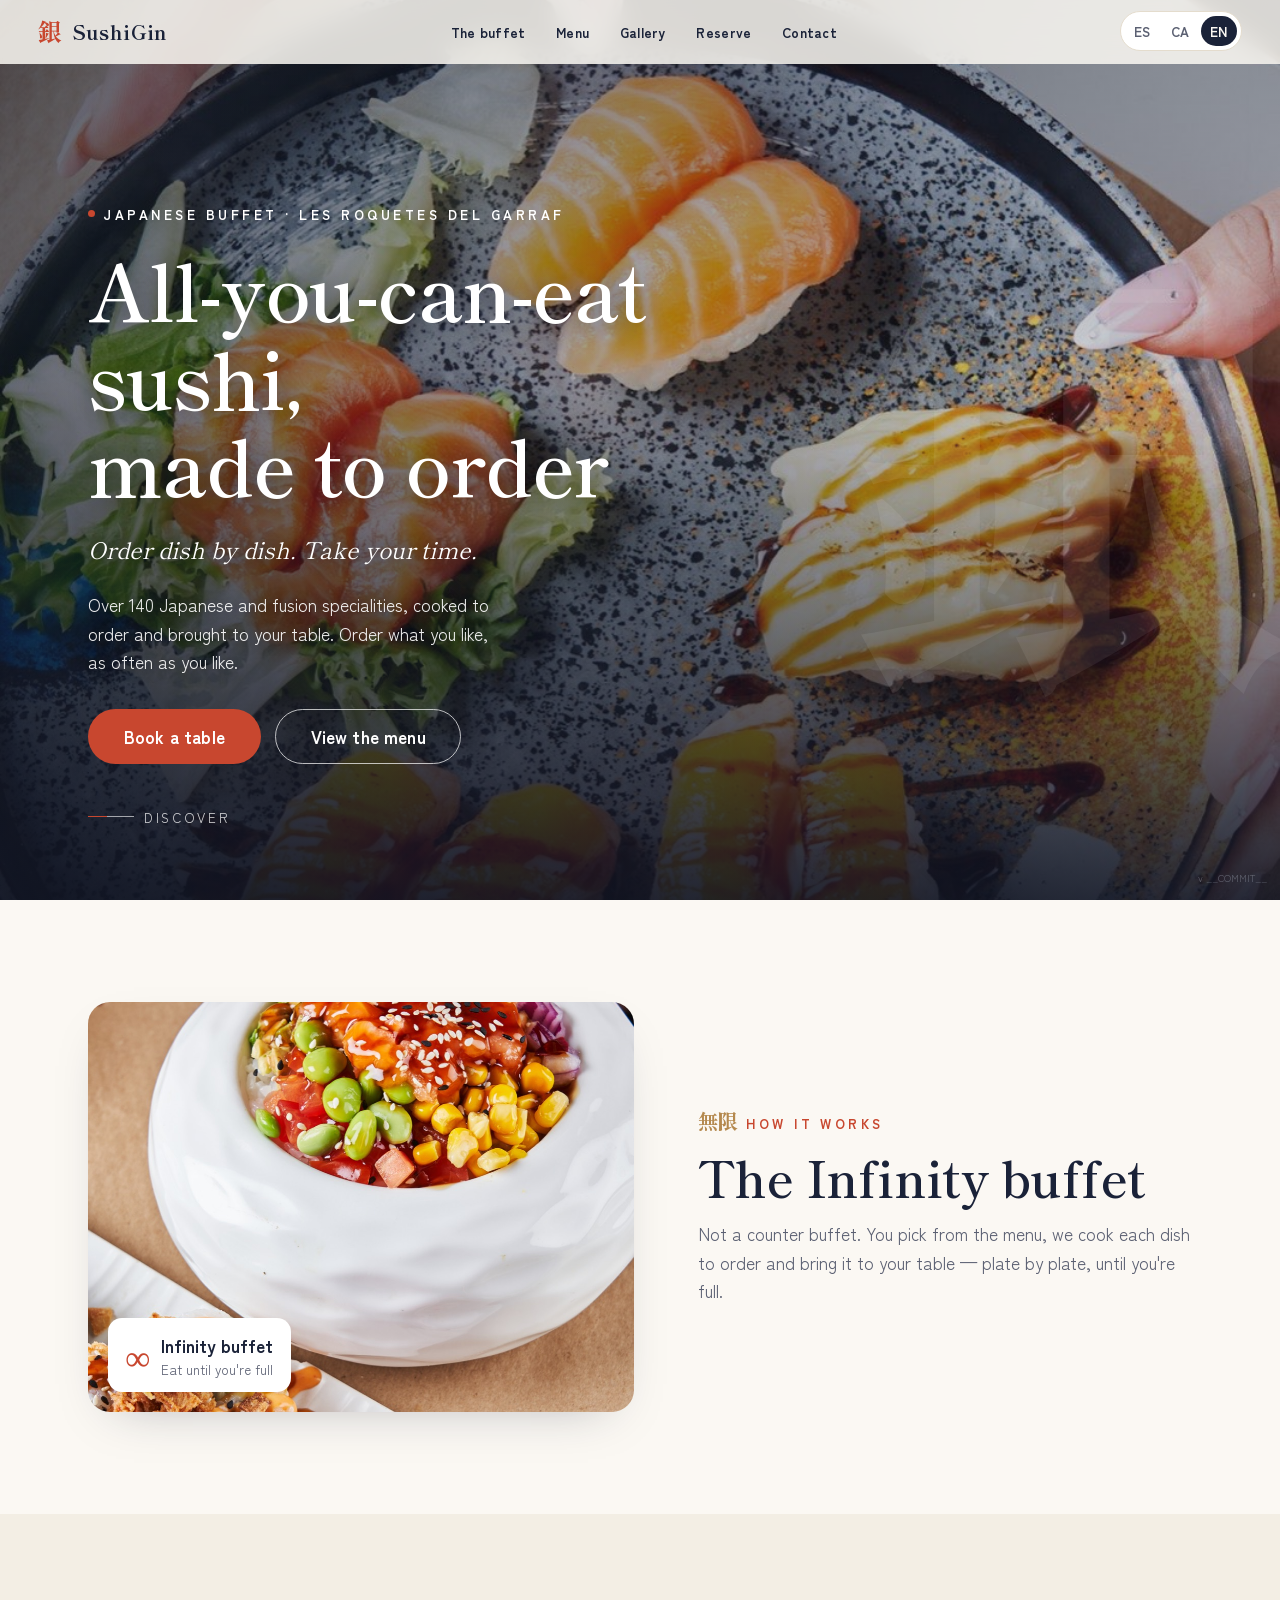
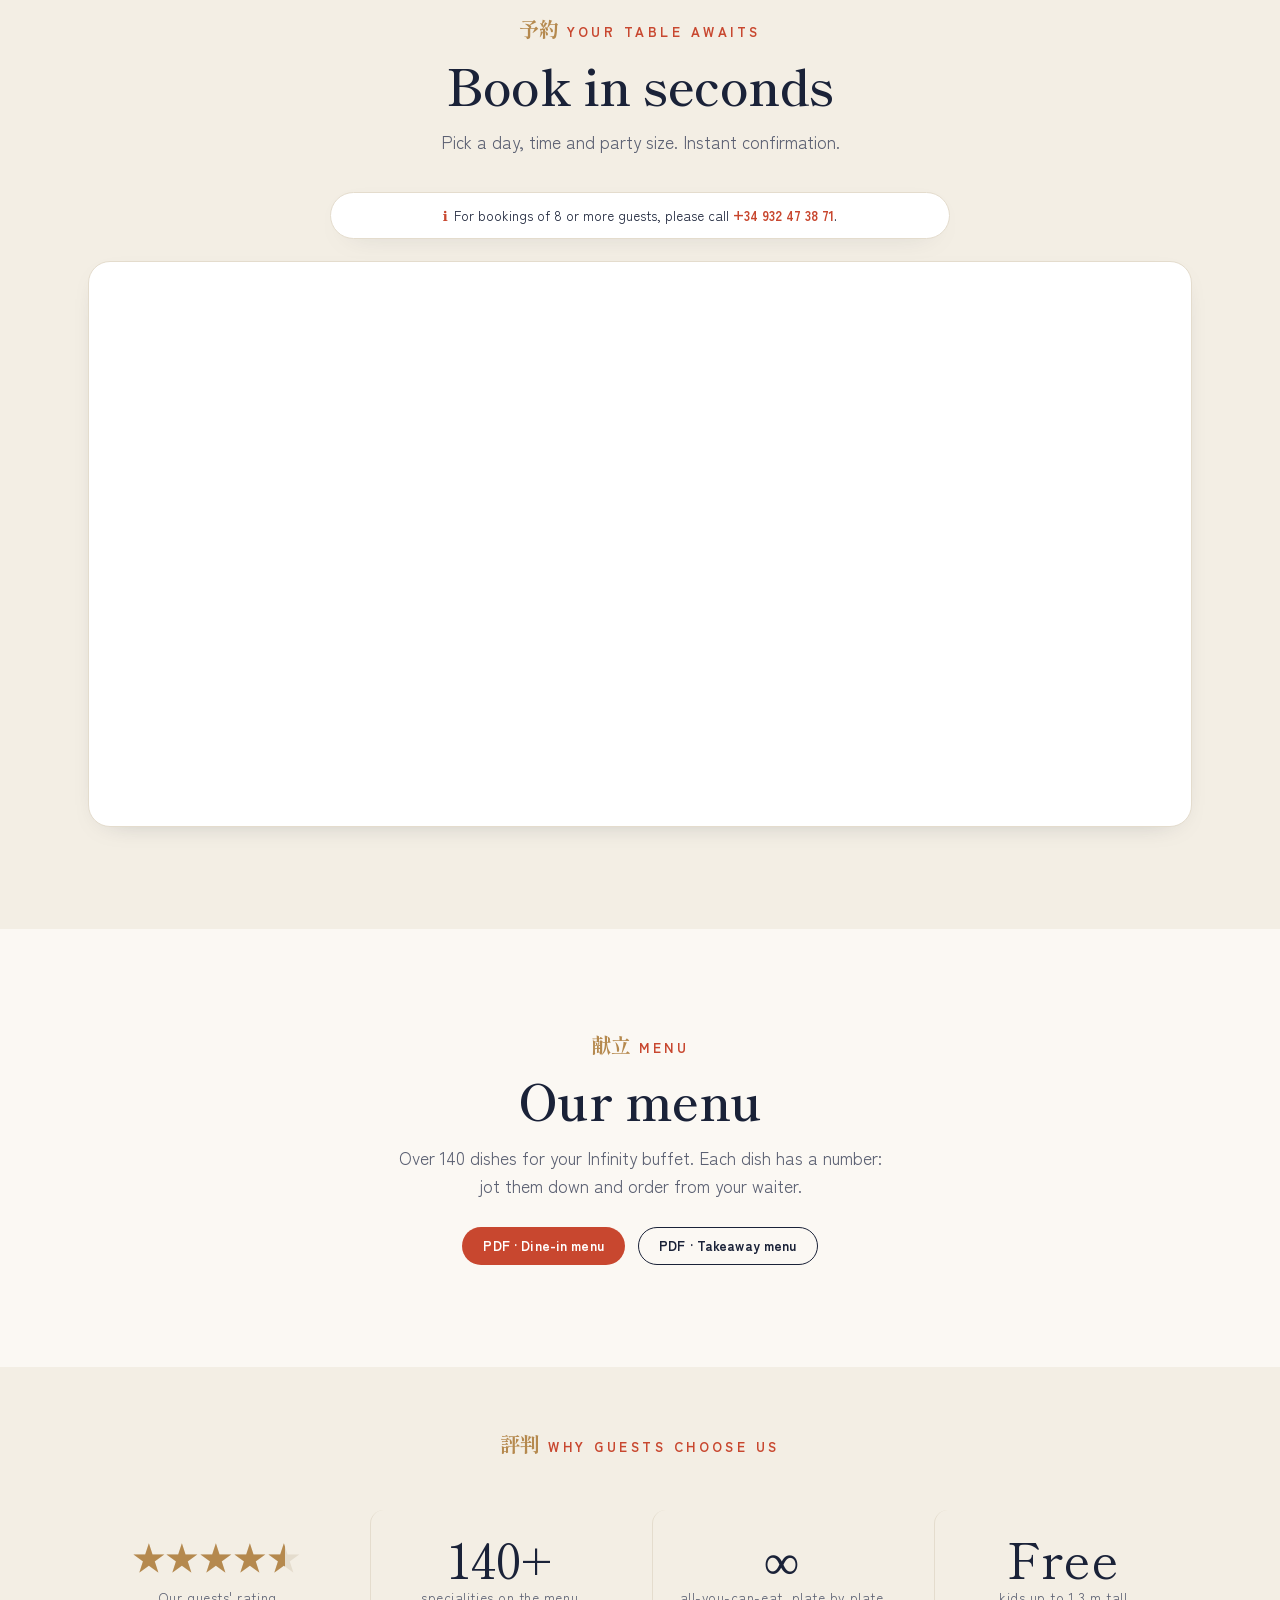
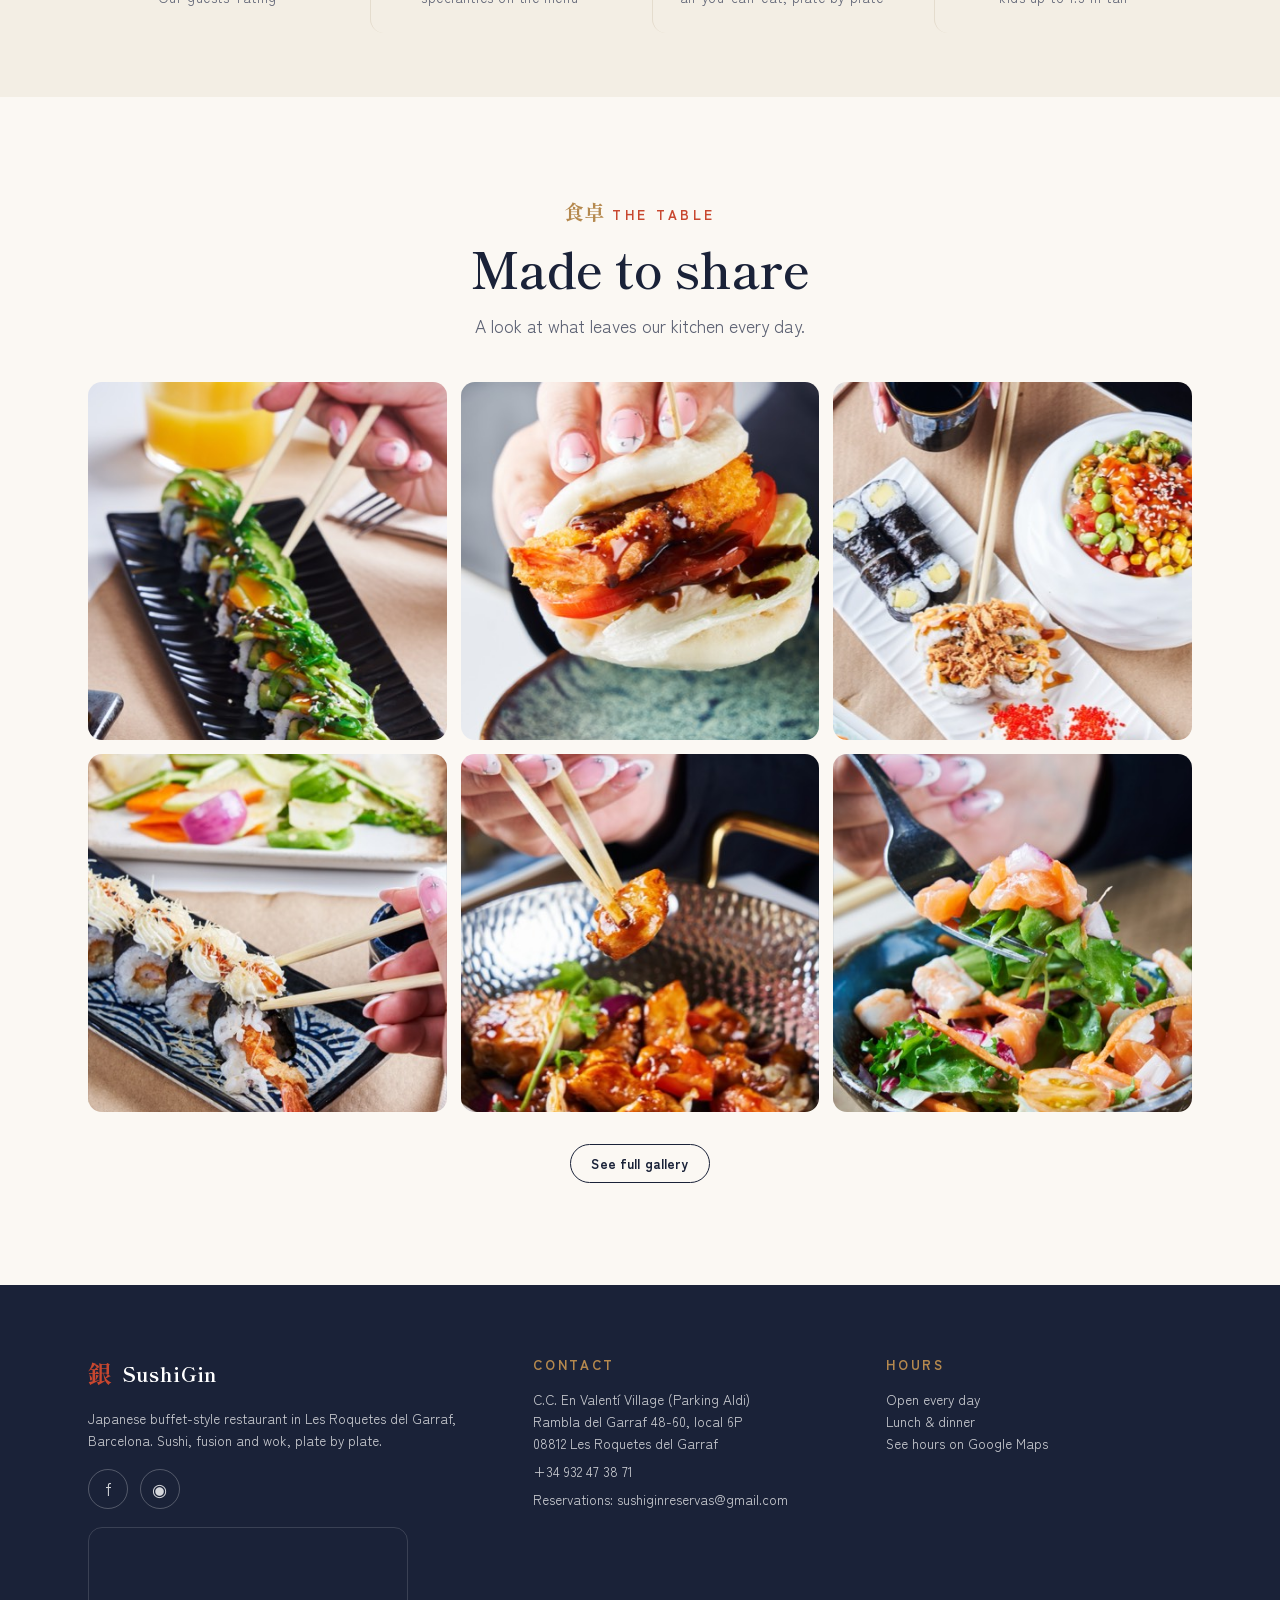
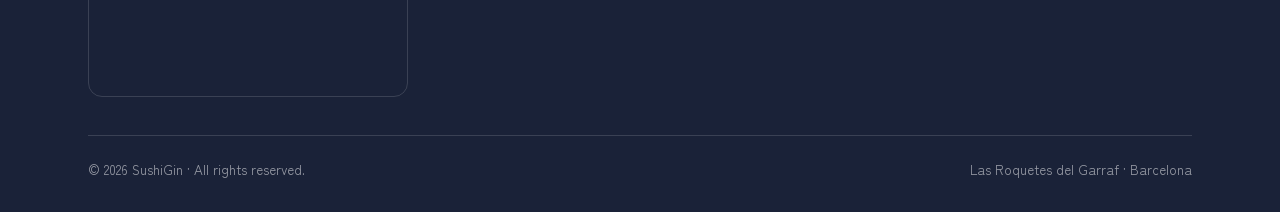
==== index.html @ d6c34dd4 "Shorten buffet image: 4/5 -> 4/3 to balance reduced text After removing the rules list the portrait " ====
<!DOCTYPE html>
<html lang="es">
<head>
  <meta charset="UTF-8" />
  <meta name="viewport" content="width=device-width, initial-scale=1" />
  <title>SushiGin · Buffet japonés en Les Roquetes del Garraf</title>
  <meta name="description" content="Restaurante japonés tipo buffet Infinity en Les Roquetes del Garraf, Barcelona. Más de 140 especialidades de sushi, fusión y wok, plato a plato. Reserva online." />
  <link rel="icon" href="images/logo.png" />
  <script>document.documentElement.className += " js";</script>

  <!-- Fonts: Shippori Mincho (display, 漢字) + Zen Kaku Gothic New (body) -->
  <link rel="preconnect" href="https://fonts.googleapis.com" />
  <link rel="preconnect" href="https://fonts.gstatic.com" crossorigin />
  <link href="https://fonts.googleapis.com/css2?family=Shippori+Mincho:wght@500;600;700&family=Zen+Kaku+Gothic+New:wght@400;500;700&display=swap" rel="stylesheet" />

  <link rel="stylesheet" href="assets/css/style.css?v=15" />
  <script src="assets/js/i18n.js?v=11" defer></script>
  <script src="assets/js/gallery.js?v=11" defer></script>
</head>
<body>

  <!-- ===== NAV ===== -->
  <nav class="site-nav" id="nav">
    <a class="brand" href="#home"><span class="mark">銀</span> SushiGin</a>
    <ul class="nav-links" id="navLinks">
      <li><a href="#concept" data-i18n="nav.concept">El buffet</a></li>
      <li><a href="#menu" data-i18n="nav.menu">Carta</a></li>
      <li><a href="#gallery" data-i18n="nav.gallery">Galería</a></li>
      <li><a href="#reserve" data-i18n="nav.reserve">Reservar</a></li>
      <li><a href="#contact" data-i18n="nav.contact">Contacto</a></li>
    </ul>
    <div class="nav-right">
      <div class="lang" role="group" aria-label="Language">
        <button type="button" data-lang="es">ES</button>
        <button type="button" data-lang="ca">CA</button>
        <button type="button" data-lang="en">EN</button>
      </div>
      <button class="nav-toggle" id="navToggle" aria-label="Menu" aria-expanded="false"><span></span></button>
    </div>
  </nav>
  <div class="nav-scrim" id="navScrim" hidden></div>

  <!-- ===== HERO ===== -->
  <header class="hero" id="home">
    <div class="hero__media">
      <img src="images/gallery/ins-mix-nigiri-3.jpg" alt="Selección de nigiris de salmón en un plato de cerámica" fetchpriority="high" />
    </div>
    <span class="hero__kanji" aria-hidden="true">銀</span>
    <div class="container hero__inner">
      <span class="hero__eyebrow"><span class="dot"></span><span data-i18n="hero.eyebrow">Buffet japonés · Les Roquetes del Garraf</span></span>
      <h1 data-i18n="hero.title">Sushi a la carta,<br>sin límites</h1>
      <p class="hero__tag" data-i18n="hero.tag">Pide plato a plato. Disfruta sin prisa.</p>
      <p class="hero__sub" data-i18n="hero.sub">Más de 140 especialidades japonesas y de fusión, preparadas al momento y servidas en tu mesa.</p>
      <div class="hero__cta">
        <a class="btn btn--accent" href="#reserve" data-i18n="hero.ctaReserve">Reservar mesa</a>
        <a class="btn btn--light" href="#menu" data-i18n="hero.ctaMenu">Ver la carta</a>
      </div>
      <a class="hero__scroll" href="#concept"><span class="line"></span><span data-i18n="hero.scroll">Descubre</span></a>
    </div>
  </header>

  <!-- ===== CONCEPT ===== -->
  <section class="section" id="concept">
    <div class="container concept">
      <div class="concept__media reveal">
        <img src="images/gallery/ins-pokebowl.jpg" alt="Poke bowl y rolls de sushi servidos en mesa" loading="lazy" />
        <div class="concept__badge">
          <span class="inf">∞</span>
          <span><b data-i18n="concept.badgeT">Buffet Infinity</b><small data-i18n="concept.badgeS">Come hasta saciarte</small></span>
        </div>
      </div>
      <div class="concept__text reveal">
        <span class="eyebrow"><span class="kanji">無限</span><span data-i18n="concept.eyebrow">Cómo funciona</span></span>
        <h2 class="section-title" data-i18n="concept.title">El buffet Infinity</h2>
        <p class="section-lead" data-i18n="concept.lead">No es un buffet de mostrador. Eliges del menú, lo cocinamos al momento y lo llevamos a tu mesa.</p>
      </div>
    </div>
  </section>

  <!-- ===== RESERVATION ===== -->
  <section class="section section--sand" id="reserve">
    <div class="container">
      <div class="center" style="margin-bottom:2.2rem">
        <span class="eyebrow"><span class="kanji">予約</span><span data-i18n="reserve.eyebrow">Tu mesa te espera</span></span>
        <h2 class="section-title" data-i18n="reserve.title">Reserva en segundos</h2>
        <p class="section-lead" data-i18n="reserve.lead">Elige día, hora y número de comensales. Confirmación al instante.</p>
      </div>
      <p class="reserve-note" data-i18n="reserve.note">Para reservas a partir de 8 comensales, llama al <a href="tel:+34932473871">+34 932 47 38 71</a>.</p>
      <div class="reserve-wrap">
        <iframe id="reserve-iframe" title="Reservas SushiGin"
          src="https://www.covermanager.com/reservation/module_restaurant/restaurante-sushigin/spanish"
          allow="payment" frameborder="0" width="100%" loading="lazy"></iframe>
      </div>
    </div>
  </section>

  <!-- ===== CARTA ===== -->
  <section class="section" id="menu">
    <div class="container center">
      <span class="eyebrow" style="justify-content:center"><span class="kanji">献立</span><span data-i18n="menu.eyebrow">Carta</span></span>
      <h2 class="section-title" data-i18n="menu.title">Nuestra carta</h2>
      <p class="section-lead" style="margin-inline:auto" data-i18n="menu.lead">Más de 140 platos para tu buffet Infinity. Cada plato lleva su número.</p>
      <div class="menu-pdf">
        <a class="btn btn--accent" id="pdf-dine" href="images/SushiGin_ES.pdf" target="_blank" rel="noopener" data-i18n="menu.pdfDine">PDF · Carta</a>
        <a class="btn btn--ghost" id="pdf-take" href="images/SushiGin_ES-llevar.pdf" target="_blank" rel="noopener" data-i18n="menu.pdfTake">PDF · Para llevar</a>
      </div>
    </div>
  </section>

  <!-- ===== STATS ===== -->
  <section class="section section--sand section--tight">
    <div class="container">
      <div class="center" style="margin-bottom:2.4rem">
        <span class="eyebrow"><span class="kanji">評判</span><span data-i18n="stats.eyebrow">Por qué nos eligen</span></span>
      </div>
      <div class="stats">
        <div class="stat">
          <span class="big"><span class="stars" role="img" aria-label="4,5 / 5"><span class="stars__fill"></span></span></span>
          <span class="lbl" data-i18n="stat.rateLbl">Valoración de nuestros clientes</span>
        </div>
        <div class="stat">
          <span class="big" data-i18n="stat.dishes">140+</span>
          <span class="lbl" data-i18n="stat.dishesLbl">especialidades en carta</span>
        </div>
        <div class="stat">
          <span class="big">∞</span>
          <span class="lbl" data-i18n="stat.infLbl">buffet libre, plato a plato</span>
        </div>
        <div class="stat">
          <span class="big" data-i18n="stat.kids">Gratis</span>
          <span class="lbl" data-i18n="stat.kidsLbl">niños de hasta 1,3 m de altura</span>
        </div>
      </div>
    </div>
  </section>

  <!-- ===== GALLERY PREVIEW ===== -->
  <section class="section" id="gallery">
    <div class="container">
      <div class="center" style="margin-bottom:2.6rem">
        <span class="eyebrow"><span class="kanji">食卓</span><span data-i18n="gallery.eyebrow">La mesa</span></span>
        <h2 class="section-title" data-i18n="gallery.title">Hecho para compartir</h2>
        <p class="section-lead" data-i18n="gallery.lead">Un vistazo a lo que sale de nuestra cocina cada día.</p>
      </div>
      <div class="gallery-grid is-preview" id="galleryGrid" data-gallery>
        <button class="g-item" data-full="images/gallery/Gin-1057.jpg"><img src="images/gallery/thumbs/Gin-1057.jpg" alt="Roll de sushi con aguacate y alga wakame" loading="lazy" /></button>
        <button class="g-item" data-full="images/gallery/Gin-3202.jpg"><img src="images/gallery/thumbs/Gin-3202.jpg" alt="Bao relleno de langostino crujiente" loading="lazy" /></button>
        <button class="g-item" data-full="images/gallery/ins-sushigin2.jpg"><img src="images/gallery/thumbs/ins-sushigin2.jpg" alt="Surtido de sushi de SushiGin" loading="lazy" /></button>
        <button class="g-item" data-full="images/gallery/Gin-1065.jpg"><img src="images/gallery/thumbs/Gin-1065.jpg" alt="Plato de especialidad japonesa" loading="lazy" /></button>
        <button class="g-item" data-full="images/gallery/ins-sarten-de-pollo-5.jpg"><img src="images/gallery/thumbs/ins-sarten-de-pollo-5.jpg" alt="Salteado de pollo a la sartén" loading="lazy" /></button>
        <button class="g-item" data-full="images/gallery/Gin-1083.jpg"><img src="images/gallery/thumbs/Gin-1083.jpg" alt="Plato de sushi de SushiGin" loading="lazy" /></button>
        <button class="g-item is-extra" data-full="images/gallery/Gin-1062.jpg"><img src="images/gallery/thumbs/Gin-1062.jpg" alt="Plato de sushi" loading="lazy" /></button>
        <button class="g-item is-extra" data-full="images/gallery/Gin-1067.jpg"><img src="images/gallery/thumbs/Gin-1067.jpg" alt="Plato de sushi" loading="lazy" /></button>
        <button class="g-item is-extra" data-full="images/gallery/Gin-1068.jpg"><img src="images/gallery/thumbs/Gin-1068.jpg" alt="Plato de sushi" loading="lazy" /></button>
        <button class="g-item is-extra" data-full="images/gallery/Gin-1076.jpg"><img src="images/gallery/thumbs/Gin-1076.jpg" alt="Plato de sushi" loading="lazy" /></button>
        <button class="g-item is-extra" data-full="images/gallery/Gin-1153.jpg"><img src="images/gallery/thumbs/Gin-1153.jpg" alt="Plato de sushi" loading="lazy" /></button>
        <button class="g-item is-extra" data-full="images/gallery/ins-pokebowl.jpg"><img src="images/gallery/thumbs/ins-pokebowl.jpg" alt="Poke bowl" loading="lazy" /></button>
      </div>
      <div class="center" style="margin-top:2rem">
        <a class="btn btn--ghost" href="#gallery" id="moreBtn" data-i18n="gallery.more">Ver galería completa</a>
      </div>
    </div>
  </section>

  <!-- ===== FOOTER ===== -->
  <footer class="footer" id="contact">
    <div class="container">
      <div class="footer-grid">
        <div>
          <a class="brand" href="#home"><span class="mark">銀</span> SushiGin</a>
          <p data-i18n="footer.about" style="margin-top:1rem">Restaurante japonés tipo buffet en Les Roquetes del Garraf, Barcelona.</p>
          <div class="socials">
            <a href="https://www.facebook.com/p/SushiGin-Sushibar-100088581475421" target="_blank" rel="noopener" aria-label="Facebook">f</a>
            <a href="https://maps.app.goo.gl/tBo7JYZTERHCNQjt8" target="_blank" rel="noopener" aria-label="Google Maps">◉</a>
          </div>
          <div class="contact-map">
            <iframe src="https://maps.google.com/maps?q=41.2356094,1.7534049&z=16&hl=es&output=embed" loading="lazy" title="SushiGin — Les Roquetes del Garraf" referrerpolicy="no-referrer-when-downgrade"></iframe>
          </div>
        </div>
        <div>
          <h4 data-i18n="footer.contactT">Contacto</h4>
          <p>C.C. En Valentí Village (Parking Aldi)<br>Rambla del Garraf 48-60, local 6P<br>08812 Les Roquetes del Garraf</p>
          <p><a href="tel:+34932473871">+34 932 47 38 71</a></p>
          <p><span data-i18n="footer.reserveMail">Reservas</span>: <a href="mailto:sushiginreservas@gmail.com">sushiginreservas@gmail.com</a></p>
        </div>
        <div>
          <h4 data-i18n="footer.hoursT">Horario</h4>
          <p data-i18n="footer.hours">Abierto cada día<br>Comidas y cenas</p>
        </div>
      </div>
      <div class="footer-bottom">
        <span>© <span id="year">2026</span> SushiGin · <span data-i18n="footer.rights">Todos los derechos reservados.</span></span>
        <span>Las Roquetes del Garraf · Barcelona</span>
      </div>
    </div>
  </footer>

  <div class="site-version">v __COMMIT__</div>

  <script>
    // nav: scrolled state + mobile toggle
    var nav = document.getElementById('nav');
    addEventListener('scroll', function () { nav.classList.toggle('is-scrolled', scrollY > 20); }, { passive: true });
    var tg = document.getElementById('navToggle'), links = document.getElementById('navLinks'), scrim = document.getElementById('navScrim');
    function setMenu(open) {
      links.classList.toggle('is-open', open);
      scrim.hidden = false; scrim.classList.toggle('is-open', open);
      tg.setAttribute('aria-expanded', open);
    }
    tg.addEventListener('click', function () { setMenu(!links.classList.contains('is-open')); });
    scrim.addEventListener('click', function () { setMenu(false); });
    links.addEventListener('click', function (e) { if (e.target.tagName === 'A') setMenu(false); });

    // reveal on scroll — with safety nets so content never stays hidden
    var reveals = document.querySelectorAll('.reveal');
    function revealAll() { reveals.forEach(function (el) { el.classList.add('is-in'); }); }
    if ('IntersectionObserver' in window) {
      var io = new IntersectionObserver(function (es) {
        es.forEach(function (e) { if (e.isIntersecting) { e.target.classList.add('is-in'); io.unobserve(e.target); } });
      }, { threshold: .12 });
      reveals.forEach(function (el) { io.observe(el); });
      setTimeout(revealAll, 1500); // fallback if observer never fires
    } else { revealAll(); }

    // reveal the rest of the gallery within the same grid (no gap opens up)
    document.getElementById('moreBtn').addEventListener('click', function (e) {
      e.preventDefault();
      document.getElementById('galleryGrid').classList.add('show-all');
      this.style.display = 'none';
    });

    document.getElementById('year').textContent = new Date().getFullYear();

    // PDF links follow language (CA falls back to ES PDF; only ES & EN PDFs exist)
    var PDF = {
      es: ['images/SushiGin_ES.pdf', 'images/SushiGin_ES-llevar.pdf'],
      ca: ['images/SushiGin_ES.pdf', 'images/SushiGin_ES-llevar.pdf'],
      en: ['images/SushiGin_EN.pdf', 'images/SushiGin_EN-llevar.pdf']
    };
    document.addEventListener('langchange', function (e) {
      var p = PDF[e.detail.lang] || PDF.es;
      document.getElementById('pdf-dine').href = p[0];
      document.getElementById('pdf-take').href = p[1];
    });

    // PDF buttons: open in a new tab (default link) AND trigger a download
    ['pdf-dine', 'pdf-take'].forEach(function (id) {
      document.getElementById(id).addEventListener('click', function () {
        var url = this.getAttribute('href');
        var a = document.createElement('a');
        a.href = url;
        a.download = url.split('/').pop();
        document.body.appendChild(a);
        a.click();
        a.remove();
      });
    });

    // reservation iframe follows language
    var COVER = {
      es: 'https://www.covermanager.com/reservation/module_restaurant/restaurante-sushigin/spanish',
      ca: 'https://www.covermanager.com/reservation/module_restaurant/restaurante-sushigin/catalan',
      en: 'https://www.covermanager.com/reservation/module_restaurant/restaurante-sushigin/english'
    };
    document.addEventListener('langchange', function (e) {
      var f = document.getElementById('reserve-iframe');
      var url = COVER[e.detail.lang] || COVER.es;
      if (f && f.src !== url) f.src = url;
    });
  </script>
</body>
</html>
---- assets/css/style.css ----
/* ============================================================
   SushiGin — base stylesheet
   Direction: bright, modern Japanese. Vermilion is the one bold
   note; indigo + sparing gold stay quiet. Display = Shippori Mincho
   (mincho serif, supports 漢字), body = Zen Kaku Gothic New.
   ============================================================ */

:root {
  /* palette */
  --ground:      #FBF8F3;   /* warm off-white */
  --surface:     #FFFFFF;
  --surface-alt: #F3EEE4;   /* faint sand panel */
  --ink:         #1A2238;   /* deep indigo */
  --ink-soft:    #5B6072;   /* muted body text */
  --ink-faint:   #9AA0AE;
  --accent:      #C8472F;   /* vermilion / hanko red */
  --accent-deep: #A5371F;
  --gold:        #B5894E;   /* quiet secondary */
  --line:        #E4DCCD;   /* hairline on ground */
  --line-soft:   #EFE9DD;

  /* type */
  --font-display: "Shippori Mincho", Georgia, "Times New Roman", serif;
  --font-body:    "Zen Kaku Gothic New", system-ui, -apple-system, "Segoe UI", sans-serif;

  /* scale */
  --step--1: clamp(.78rem, .76rem + .1vw, .85rem);
  --step-0:  clamp(1rem, .97rem + .15vw, 1.08rem);
  --step-1:  clamp(1.2rem, 1.1rem + .5vw, 1.45rem);
  --step-2:  clamp(1.5rem, 1.3rem + 1vw, 2rem);
  --step-3:  clamp(2rem, 1.6rem + 2vw, 3.1rem);
  --step-4:  clamp(2.7rem, 2rem + 3.6vw, 5rem);

  /* space / shape */
  --gutter: clamp(1.1rem, 3vw, 2.4rem);
  --maxw: 1180px;
  --radius: 14px;
  --radius-lg: 22px;
  --shadow: 0 18px 50px -28px rgba(26, 34, 56, .35);
  --shadow-soft: 0 8px 30px -20px rgba(26, 34, 56, .4);
  --ease: cubic-bezier(.22, .61, .36, 1);
}

/* ---------- reset ---------- */
*, *::before, *::after { box-sizing: border-box; }
html { -webkit-text-size-adjust: 100%; scroll-behavior: smooth; overflow-x: clip; }
body {
  margin: 0;
  background: var(--ground);
  color: var(--ink);
  font-family: var(--font-body);
  font-size: var(--step-0);
  line-height: 1.65;
  -webkit-font-smoothing: antialiased;
  text-rendering: optimizeLegibility;
  overflow-x: clip;   /* off-canvas mobile menu must not create horizontal scroll */
}
img { max-width: 100%; display: block; }
a { color: inherit; text-decoration: none; }
button { font: inherit; color: inherit; cursor: pointer; }
h1, h2, h3, h4 { font-family: var(--font-display); font-weight: 600; line-height: 1.12; margin: 0; }

@media (prefers-reduced-motion: reduce) {
  html { scroll-behavior: auto; }
  *, *::before, *::after { animation-duration: .001ms !important; transition-duration: .001ms !important; }
}

/* ---------- layout ---------- */
.container { width: 100%; max-width: var(--maxw); margin-inline: auto; padding-inline: var(--gutter); }
.section { padding-block: clamp(3.5rem, 8vw, 7rem); }
.section--tight { padding-block: clamp(2.5rem, 5vw, 4rem); }
.section--sand { background: var(--surface-alt); }

/* eyebrow: kanji + romaji label, echoing the printed menu's section heads */
.eyebrow {
  display: inline-flex; align-items: baseline; gap: .6em;
  font-size: var(--step--1); letter-spacing: .26em; text-transform: uppercase;
  color: var(--accent); font-weight: 700; margin: 0 0 .9rem;
}
.eyebrow .kanji {
  font-family: var(--font-display); font-size: 1.5em; letter-spacing: 0;
  text-transform: none; color: var(--gold); line-height: 1;
}
.section-title { font-size: var(--step-3); letter-spacing: -.01em; }
.section-lead { color: var(--ink-soft); max-width: 56ch; margin: 1rem 0 0; }
.center { text-align: center; }
.center .eyebrow { justify-content: center; }
.center .section-lead { margin-inline: auto; }

/* ---------- buttons ---------- */
.btn {
  display: inline-flex; align-items: center; justify-content: center; gap: .6em;
  padding: .85em 1.5em; border-radius: 999px; border: 1.5px solid transparent;
  font-weight: 600; font-size: var(--step--1); line-height: 1; letter-spacing: .01em;
  transition: transform .25s var(--ease), background .25s var(--ease), color .25s var(--ease), border-color .25s var(--ease);
  white-space: nowrap;
}
.btn:hover { transform: translateY(-2px); }
.btn--accent { background: var(--accent); color: #fff; }
.btn--accent:hover { background: var(--accent-deep); }
.btn--ghost { border-color: var(--ink); color: var(--ink); background: transparent; }
.btn--ghost:hover { background: var(--ink); color: var(--ground); }
.btn--light { border-color: rgba(255,255,255,.7); color: #fff; }
.btn--light:hover { background: #fff; color: var(--ink); border-color: #fff; }

:focus-visible { outline: 3px solid var(--accent); outline-offset: 3px; border-radius: 4px; }

/* ============================================================
   NAV
   ============================================================ */
.site-nav {
  position: fixed; inset: 0 0 auto 0; z-index: 60;
  display: flex; align-items: center; justify-content: space-between;
  gap: 1rem; padding: .7rem var(--gutter);
  background: color-mix(in srgb, var(--ground) 86%, transparent);
  backdrop-filter: blur(12px);
  border-bottom: 1px solid transparent;
  transition: border-color .3s var(--ease), background .3s var(--ease), padding .3s var(--ease);
}
.site-nav.is-scrolled { border-bottom-color: var(--line); background: color-mix(in srgb, var(--ground) 94%, transparent); }
.brand { display: inline-flex; align-items: center; gap: .55rem; font-family: var(--font-display); font-weight: 700; font-size: 1.25rem; letter-spacing: .02em; }
.brand .mark { font-size: 1.5rem; color: var(--accent); line-height: 1; }
.nav-links { display: flex; align-items: center; gap: clamp(1rem, 2.4vw, 2.1rem); list-style: none; margin: 0; padding: 0; }
.nav-links a { font-size: var(--step--1); font-weight: 600; letter-spacing: .02em; position: relative; padding-block: .3rem; }
.nav-links a::after { content: ""; position: absolute; left: 0; bottom: 0; width: 0; height: 2px; background: var(--accent); transition: width .3s var(--ease); }
.nav-links a:hover::after, .nav-links a.is-active::after { width: 100%; }
.nav-right { display: flex; align-items: center; gap: 1rem; }

/* language switcher */
.lang { display: inline-flex; align-items: center; gap: .15rem; padding: .25rem; border: 1px solid var(--line); border-radius: 999px; background: var(--surface); }
.lang button { padding: .25rem .55rem; border: none; background: transparent; border-radius: 999px; font-size: var(--step--1); font-weight: 700; letter-spacing: .04em; color: var(--ink-soft); transition: background .2s, color .2s; }
.lang button.is-active { background: var(--ink); color: var(--ground); }

/* mobile nav toggle */
.nav-toggle { display: none; width: 42px; height: 42px; border: 1px solid var(--line); border-radius: 12px; background: var(--surface); align-items: center; justify-content: center; }
.nav-toggle span, .nav-toggle span::before, .nav-toggle span::after { content: ""; display: block; width: 18px; height: 2px; background: var(--ink); transition: transform .3s var(--ease), opacity .2s; }
.nav-toggle span::before { transform: translateY(-6px); } .nav-toggle span::after { transform: translateY(4px); }

@media (max-width: 860px) {
  /* drop the blur on mobile: backdrop-filter creates a containing block that
     would trap the position:fixed drawer inside the ~56px nav bar */
  .site-nav { backdrop-filter: none; background: color-mix(in srgb, var(--ground) 95%, transparent); }
  .site-nav.is-scrolled { background: color-mix(in srgb, var(--ground) 98%, transparent); }
  .nav-toggle { display: inline-flex; }
  .nav-links {
    position: fixed; inset: 0 0 0 auto; width: min(80vw, 320px); z-index: 70;
    flex-direction: column; align-items: flex-start; justify-content: center;
    gap: 1.6rem; padding: 6rem 2rem 2rem; background: var(--ground); box-shadow: var(--shadow);
    transform: translateX(100%); transition: transform .35s var(--ease);
  }
  .nav-links.is-open { transform: translateX(0); }
  .nav-links a { font-size: var(--step-1); }
  /* dim backdrop behind the open drawer. MUST sit below .site-nav (z-60):
     the drawer's z-70 is trapped inside the nav's stacking context, so a
     scrim above the nav would also cover — and block clicks on — the drawer. */
  .nav-scrim { position: fixed; inset: 0; z-index: 50; background: rgba(16,20,34,.42);
    opacity: 0; visibility: hidden; transition: opacity .35s var(--ease), visibility .35s; }
  .nav-scrim.is-open { opacity: 1; visibility: visible; }
}

/* ============================================================
   HERO
   ============================================================ */
.hero { position: relative; min-height: 100svh; display: grid; align-items: end; color: #fff; overflow: hidden; }
.hero__media { position: absolute; inset: 0; z-index: -2; }
.hero__media img { width: 100%; height: 100%; object-fit: cover; }
.hero__media::after {
  content: ""; position: absolute; inset: 0;
  background:
    linear-gradient(180deg, rgba(16,20,34,.42) 0%, rgba(16,20,34,.22) 42%, rgba(16,20,34,.9) 100%),
    linear-gradient(75deg, rgba(16,20,34,.6) 0%, rgba(16,20,34,.15) 52%, rgba(16,20,34,0) 75%);
}
/* giant 銀 (gin = silver) watermark — brand-specific motif */
.hero__kanji {
  position: absolute; z-index: -1; right: -2vw; top: 50%; transform: translateY(-50%);
  font-family: var(--font-display); font-weight: 700; font-size: 52vh; line-height: .8;
  color: rgba(255,255,255,.07); pointer-events: none; user-select: none;
}
.hero__inner { padding-bottom: clamp(3rem, 8vh, 6rem); padding-top: 7rem; }
.hero__eyebrow { display: inline-flex; flex-wrap: wrap; gap: .4em .6em; align-items: center; font-size: var(--step--1); letter-spacing: .26em; text-transform: uppercase; font-weight: 700; color: #fff; }
.hero__eyebrow .dot { width: 7px; height: 7px; border-radius: 50%; background: var(--accent); }
.hero h1 { font-size: var(--step-4); margin: 1.2rem 0 .4rem; letter-spacing: -.015em; max-width: 16ch; text-shadow: 0 2px 24px rgba(10,12,22,.45); }
.hero__tag { font-size: var(--step-1); font-family: var(--font-display); font-weight: 400; font-style: italic; color: #fff; text-shadow: 0 1px 16px rgba(10,12,22,.5); }
.hero__sub { max-width: 46ch; margin: 1.1rem 0 0; color: rgba(255,255,255,.92); text-shadow: 0 1px 14px rgba(10,12,22,.55); }
.hero__cta { display: flex; flex-wrap: wrap; gap: .9rem; margin-top: 2rem; }
.hero__cta .btn { padding: 1.05em 2em; font-size: var(--step-0); }
.hero__scroll { margin-top: 2.6rem; display: inline-flex; align-items: center; gap: .6rem; font-size: var(--step--1); letter-spacing: .2em; text-transform: uppercase; color: rgba(255,255,255,.8); }
.hero__scroll .line { width: 46px; height: 1px; background: rgba(255,255,255,.6); position: relative; overflow: hidden; }
.hero__scroll .line::after { content: ""; position: absolute; inset: 0; width: 40%; background: var(--accent); animation: slide 2.4s var(--ease) infinite; }
@keyframes slide { 0% { transform: translateX(-100%); } 100% { transform: translateX(250%); } }

/* ============================================================
   CONCEPT (buffet infinity)
   ============================================================ */
.concept { display: grid; grid-template-columns: 1.05fr .95fr; gap: clamp(2rem, 5vw, 4.5rem); align-items: center; }
.concept__media { position: relative; border-radius: var(--radius-lg); overflow: hidden; box-shadow: var(--shadow); aspect-ratio: 4/3; }
.concept__media img { width: 100%; height: 100%; object-fit: cover; }
.concept__badge {
  position: absolute; left: 1.2rem; bottom: 1.2rem; background: var(--surface);
  border-radius: var(--radius); padding: .9rem 1.1rem; box-shadow: var(--shadow-soft);
  display: flex; align-items: center; gap: .7rem;
}
.concept__badge .inf { font-family: var(--font-display); font-size: 2.2rem; color: var(--accent); line-height: 1; }
.concept__badge small { display: block; font-size: var(--step--1); color: var(--ink-soft); line-height: 1.3; }
.rules { list-style: none; margin: 1.8rem 0 0; padding: 0; display: grid; gap: 1rem; }
.rules li { display: grid; grid-template-columns: auto 1fr; gap: .9rem; align-items: start; }
.rules .num { font-family: var(--font-display); color: var(--accent); font-weight: 700; font-size: 1.1rem; min-width: 1.6em; }
.rules b { display: block; }
.rules span { color: var(--ink-soft); font-size: var(--step--1); }

@media (max-width: 820px) { .concept { grid-template-columns: 1fr; } .concept__media { aspect-ratio: 3/2; } }

/* ============================================================
   STATS / TRUST
   ============================================================ */
.stats { display: grid; grid-template-columns: repeat(4, 1fr); gap: 1.5rem; }
.stat { text-align: center; padding: 1.4rem 1rem; border-radius: var(--radius); }
.stat .big { font-family: var(--font-display); font-size: var(--step-3); line-height: 1; min-height: 1em; color: var(--ink); display: flex; align-items: center; justify-content: center; gap: .25rem; }
.stat .big .star { color: var(--gold); font-size: .7em; }
.stat .stars { position: relative; display: inline-block; font-size: .64em; line-height: 1; letter-spacing: .06em; color: var(--line); white-space: nowrap; }
.stat .stars::before { content: "\2605\2605\2605\2605\2605"; }
.stat .stars__fill { position: absolute; left: 0; top: 0; bottom: 0; width: 90%; overflow: hidden; color: var(--gold); }
.stat .stars__fill::before { content: "\2605\2605\2605\2605\2605"; }
.stat .lbl { color: var(--ink-soft); font-size: var(--step--1); letter-spacing: .04em; margin-top: .3rem; }
.stat + .stat { border-left: 1px solid var(--line); }
@media (max-width: 720px) { .stats { grid-template-columns: repeat(2, 1fr); } .stat + .stat { border-left: none; } .stat:nth-child(even) { border-left: 1px solid var(--line); } }

/* ============================================================
   GALLERY (grid + lightbox)
   ============================================================ */
.gallery-grid { display: grid; grid-template-columns: repeat(4, 1fr); gap: .9rem; }
.gallery-grid.is-preview { grid-template-columns: repeat(3, 1fr); }
.g-item { position: relative; overflow: hidden; border-radius: var(--radius); aspect-ratio: 1; background: var(--surface-alt); border: none; padding: 0; }
.g-item img { width: 100%; height: 100%; object-fit: cover; transition: transform .6s var(--ease); }
.g-item::after { content: "＋"; position: absolute; inset: 0; display: grid; place-items: center; color: #fff; font-size: 1.8rem; background: rgba(26,34,56,0); opacity: 0; transition: background .3s, opacity .3s; }
.g-item:hover img { transform: scale(1.06); }
.g-item:hover::after { background: rgba(26,34,56,.32); opacity: 1; }
.g-item.tall { aspect-ratio: 1 / 1.4; }
/* extra images stay hidden until "view full gallery" — same grid, so no gap opens up */
.g-item.is-extra { display: none; }
.gallery-grid.show-all .g-item.is-extra { display: block; }
@media (max-width: 900px) { .gallery-grid, .gallery-grid.is-preview { grid-template-columns: repeat(2, 1fr); } }

/* lightbox */
.lightbox { position: fixed; inset: 0; z-index: 100; display: none; place-items: center; background: rgba(14,17,28,.92); padding: 4vw; }
.lightbox.is-open { display: grid; }
.lightbox img { max-width: 90vw; max-height: 82vh; border-radius: 10px; box-shadow: 0 30px 80px -20px rgba(0,0,0,.7); }
.lb-btn { position: absolute; top: 50%; transform: translateY(-50%); width: 54px; height: 54px; border-radius: 50%; border: 1px solid rgba(255,255,255,.35); background: rgba(255,255,255,.08); color: #fff; font-size: 1.4rem; display: grid; place-items: center; transition: background .2s; }
.lb-btn:hover { background: rgba(255,255,255,.2); }
.lb-prev { left: 3vw; } .lb-next { right: 3vw; }
.lb-close { position: absolute; top: 3vh; right: 3vw; width: 48px; height: 48px; border-radius: 50%; border: 1px solid rgba(255,255,255,.35); background: transparent; color: #fff; font-size: 1.3rem; }
.lb-count { position: absolute; bottom: 3vh; left: 0; right: 0; text-align: center; color: rgba(255,255,255,.8); font-size: var(--step--1); letter-spacing: .15em; }
@media (max-width: 640px) { .lb-prev { left: 1rem; } .lb-next { right: 1rem; } .lb-btn { width: 44px; height: 44px; } }

/* ============================================================
   RESERVATION
   ============================================================ */
.reserve-note { max-width: 620px; margin: 0 auto 1.4rem; text-align: center; font-size: var(--step--1); color: var(--ink); background: var(--surface); border: 1px solid var(--line); border-radius: 999px; padding: .7rem 1.3rem; box-shadow: var(--shadow-soft); }
.reserve-note::before { content: "ℹ"; color: var(--accent); font-weight: 700; margin-right: .5em; }
.reserve-note a { color: var(--accent); font-weight: 700; white-space: nowrap; }
.reserve-note a:hover { text-decoration: underline; }
@media (max-width: 600px) { .reserve-note { border-radius: var(--radius); } }
.reserve-wrap { background: var(--surface); border: 1px solid var(--line); border-radius: var(--radius-lg); padding: clamp(1rem, 3vw, 2rem); box-shadow: var(--shadow-soft); overflow: hidden; }
/* fixed height (no auto-resizer): the CoverManager resizer over-reported height
   and left a huge blank area below the widget. Side-by-side on desktop is short;
   the module stacks (calendar over form) on phones, so it needs more height there. */
.reserve-wrap iframe { width: 100%; border: 0; display: block; border-radius: 10px; height: 500px; }
/* give the CoverManager widget the full width on phones so it doesn't scroll sideways;
   the module stacks vertically there so it needs more height */
@media (max-width: 600px) { .reserve-wrap { padding: .35rem; border-radius: var(--radius); } .reserve-wrap iframe { border-radius: 8px; height: 720px; } }

/* ============================================================
   FOOTER
   ============================================================ */
.footer { background: var(--ink); color: rgba(255,255,255,.82); padding-block: clamp(3rem, 6vw, 4.5rem) 2rem; }
.contact-map { margin-top: 1.1rem; border-radius: var(--radius); overflow: hidden; border: 1px solid rgba(255,255,255,.14); max-width: 320px; }
.contact-map iframe { width: 100%; height: 168px; border: 0; display: block; }
.footer a:hover { color: #fff; }
.footer-grid { display: grid; grid-template-columns: 1.3fr 1fr 1fr; gap: clamp(1.6rem, 4vw, 3rem); }
.footer .brand { color: #fff; }
.footer h4 { font-size: var(--step--1); letter-spacing: .2em; text-transform: uppercase; color: var(--gold); margin-bottom: 1rem; font-family: var(--font-body); font-weight: 700; }
.footer p { margin: .35rem 0; font-size: var(--step--1); color: rgba(255,255,255,.78); }
.footer .socials { display: flex; gap: .7rem; margin-top: 1.1rem; }
.footer .socials a { width: 40px; height: 40px; border-radius: 50%; border: 1px solid rgba(255,255,255,.25); display: grid; place-items: center; transition: background .2s, border-color .2s; }
.footer .socials a:hover { background: var(--accent); border-color: var(--accent); }
.footer-bottom { border-top: 1px solid rgba(255,255,255,.14); margin-top: 2.4rem; padding-top: 1.4rem; display: flex; flex-wrap: wrap; gap: .6rem; justify-content: space-between; font-size: var(--step--1); color: rgba(255,255,255,.55); }
@media (max-width: 820px) { .footer-grid { grid-template-columns: 1fr 1fr; } }
@media (max-width: 520px) { .footer-grid { grid-template-columns: 1fr; } }

/* ============================================================
   reveal-on-scroll — only hides when JS is active (.js on <html>),
   so content is always visible if JS is slow, fails, or disabled.
   ============================================================ */
.js .reveal { opacity: 0; transform: translateY(24px); transition: opacity .7s var(--ease), transform .7s var(--ease); }
.js .reveal.is-in { opacity: 1; transform: none; }

/* ============================================================
   MENU PAGE
   ============================================================ */
.menu-hero { padding-top: 8.5rem; padding-bottom: 1rem; text-align: center; }
.menu-hero .section-lead { margin-inline: auto; }

.menu-pdf { display: flex; flex-wrap: wrap; gap: .8rem; justify-content: center; margin-top: 1.6rem; }

/* sticky category tabs */
.menu-tabs-wrap { position: sticky; top: 58px; z-index: 40; background: color-mix(in srgb, var(--ground) 92%, transparent); backdrop-filter: blur(10px); border-bottom: 1px solid var(--line); }
.menu-tabs { display: flex; gap: .4rem; overflow-x: auto; padding: .7rem var(--gutter); max-width: var(--maxw); margin-inline: auto; scrollbar-width: none; -ms-overflow-style: none; }
.menu-tabs::-webkit-scrollbar { display: none; }
.menu-tabs button {
  flex: 0 0 auto; border: 1px solid var(--line); background: var(--surface);
  border-radius: 999px; padding: .45rem 1rem; font-size: var(--step--1); font-weight: 600;
  color: var(--ink-soft); display: inline-flex; align-items: baseline; gap: .45rem; transition: all .2s;
}
.menu-tabs button .k { font-family: var(--font-display); color: var(--gold); font-size: 1.05em; }
.menu-tabs button.is-active { background: var(--ink); color: #fff; border-color: var(--ink); }
.menu-tabs button.is-active .k { color: var(--accent); }

.menu-cat { padding-top: clamp(2.4rem, 5vw, 3.5rem); }
.menu-cat__head { display: flex; align-items: baseline; gap: .9rem; margin-bottom: 1.6rem; border-bottom: 2px solid var(--ink); padding-bottom: .7rem; }
.menu-cat__head .k { font-family: var(--font-display); color: var(--accent); font-size: var(--step-2); line-height: 1; }
.menu-cat__head h2 { font-size: var(--step-2); }

.menu-items { display: grid; grid-template-columns: repeat(2, 1fr); gap: .2rem 2.6rem; }
.m-item { display: grid; grid-template-columns: 84px 1fr; gap: 1rem; align-items: start; padding: 1rem 0; border-bottom: 1px dashed var(--line); }
/* photos come from the PDF on white backgrounds with the dish off-centre,
   so contain (not cover) keeps each whole dish centred and consistently framed */
.m-item__photo { width: 84px; height: 84px; border-radius: 14px; object-fit: contain; background: #fff; padding: 3px; box-shadow: var(--shadow-soft); }
.m-item.no-photo { grid-template-columns: 1fr; }
.m-item__body { min-width: 0; }
.m-item__row { display: flex; justify-content: space-between; align-items: flex-start; gap: .8rem; }
.m-item__head { display: flex; flex-wrap: wrap; align-items: baseline; gap: .15rem .5rem; }
.m-item__code { font-variant-numeric: tabular-nums; font-weight: 700; color: var(--accent); font-size: var(--step--1); letter-spacing: .05em; }
.m-item__name { font-weight: 700; font-size: var(--step-0); }
.m-item__tags { display: inline-flex; gap: .35rem; align-self: center; }
.tag-chip { font-size: .62rem; font-weight: 700; letter-spacing: .05em; padding: .12em .5em; border-radius: 999px; text-transform: uppercase; }
.tag-chip.spicy { background: #fbe7e2; color: var(--accent-deep); }
.tag-chip.vegan { background: #e6f0e2; color: #3f7a34; }
.m-item__allerg { display: flex; flex-wrap: wrap; gap: .35rem; margin-top: .4rem; }
.m-item__desc { color: var(--ink-soft); font-size: var(--step--1); margin-top: .45rem; }
.allg { width: 1.4rem; height: 1.4rem; border-radius: 50%; object-fit: cover; flex: 0 0 auto; vertical-align: middle; }
@media (max-width: 780px) { .menu-items { grid-template-columns: 1fr; gap: 0; } }

/* allergen legend */
.legend { display: flex; flex-wrap: wrap; gap: .7rem 1.3rem; margin-top: 1.4rem; }
.legend span { display: inline-flex; align-items: center; gap: .5rem; font-size: var(--step--1); color: var(--ink-soft); }
.menu-note { color: var(--ink-soft); font-size: var(--step--1); margin-top: 1rem; }

/* version tag */
.site-version { position: fixed; right: 1%; bottom: 1.5%; font-size: 10px; color: var(--ink-faint); opacity: .5; z-index: 1; }
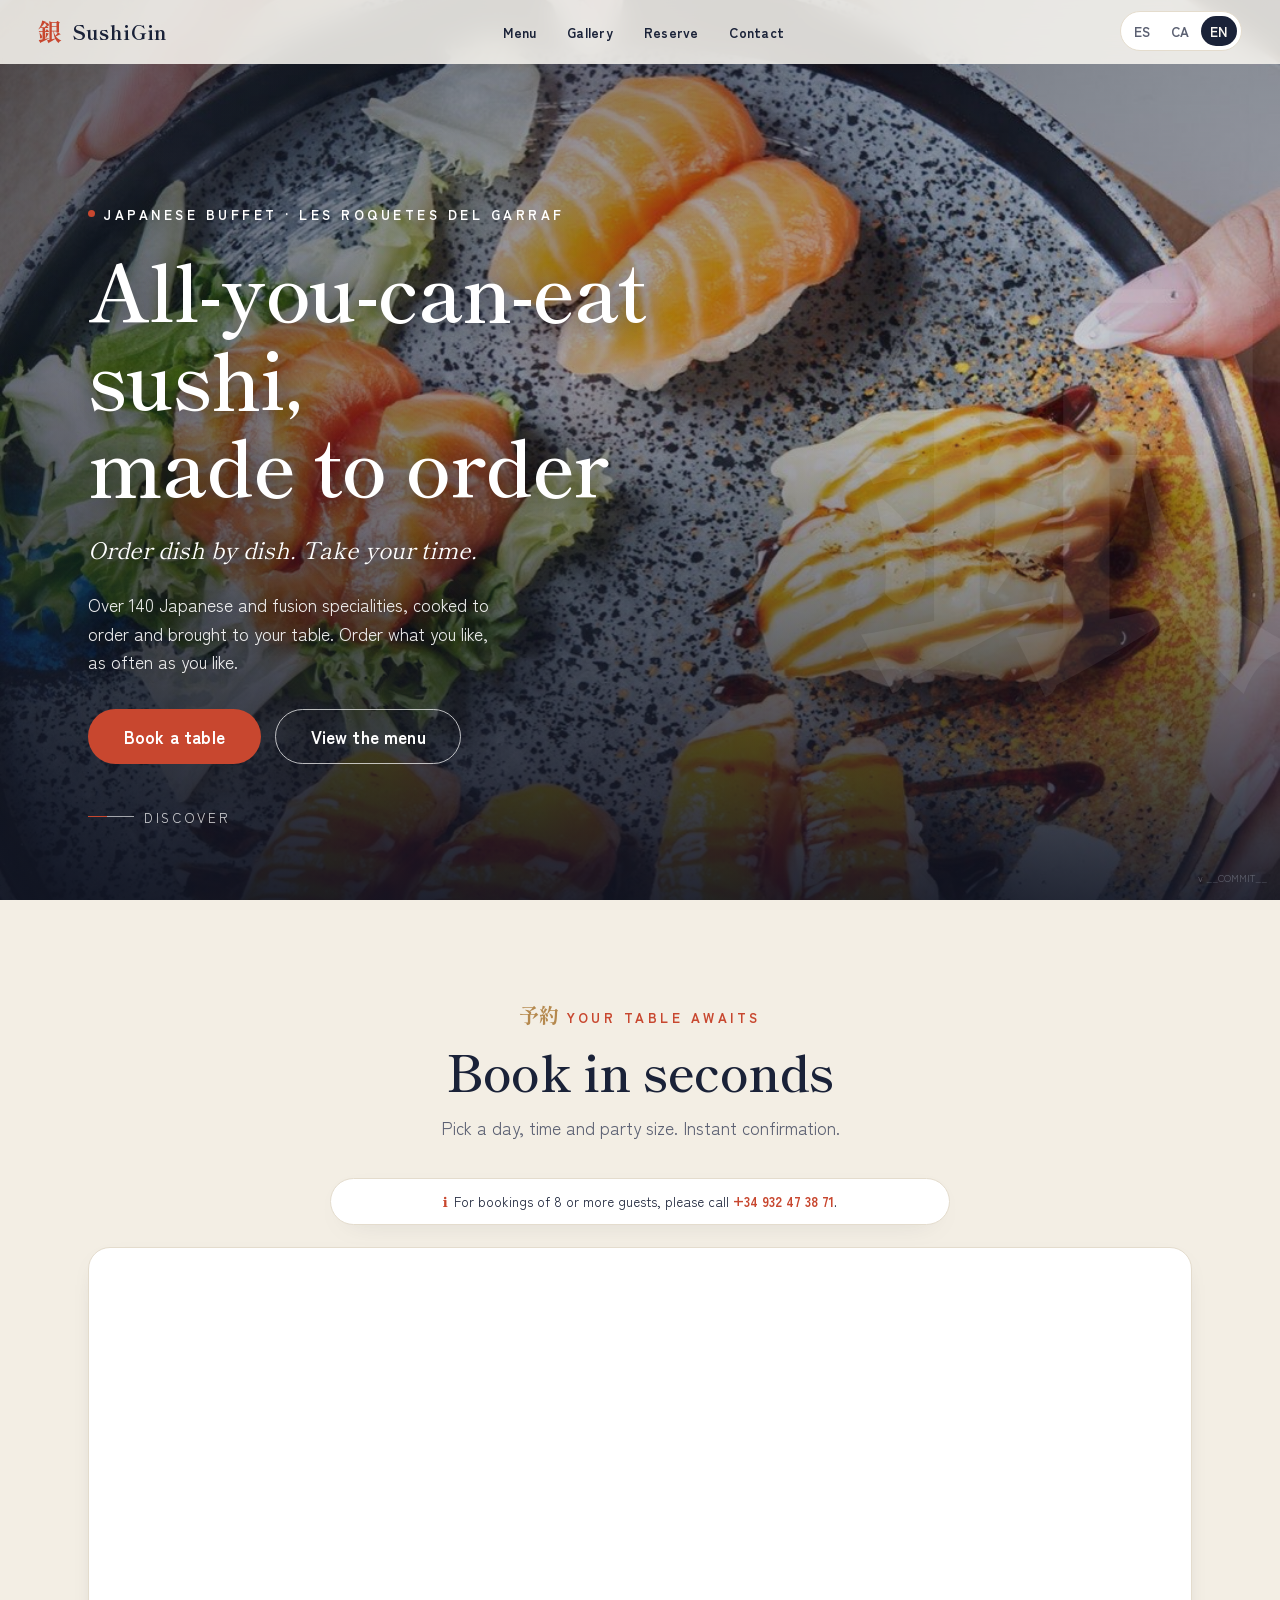
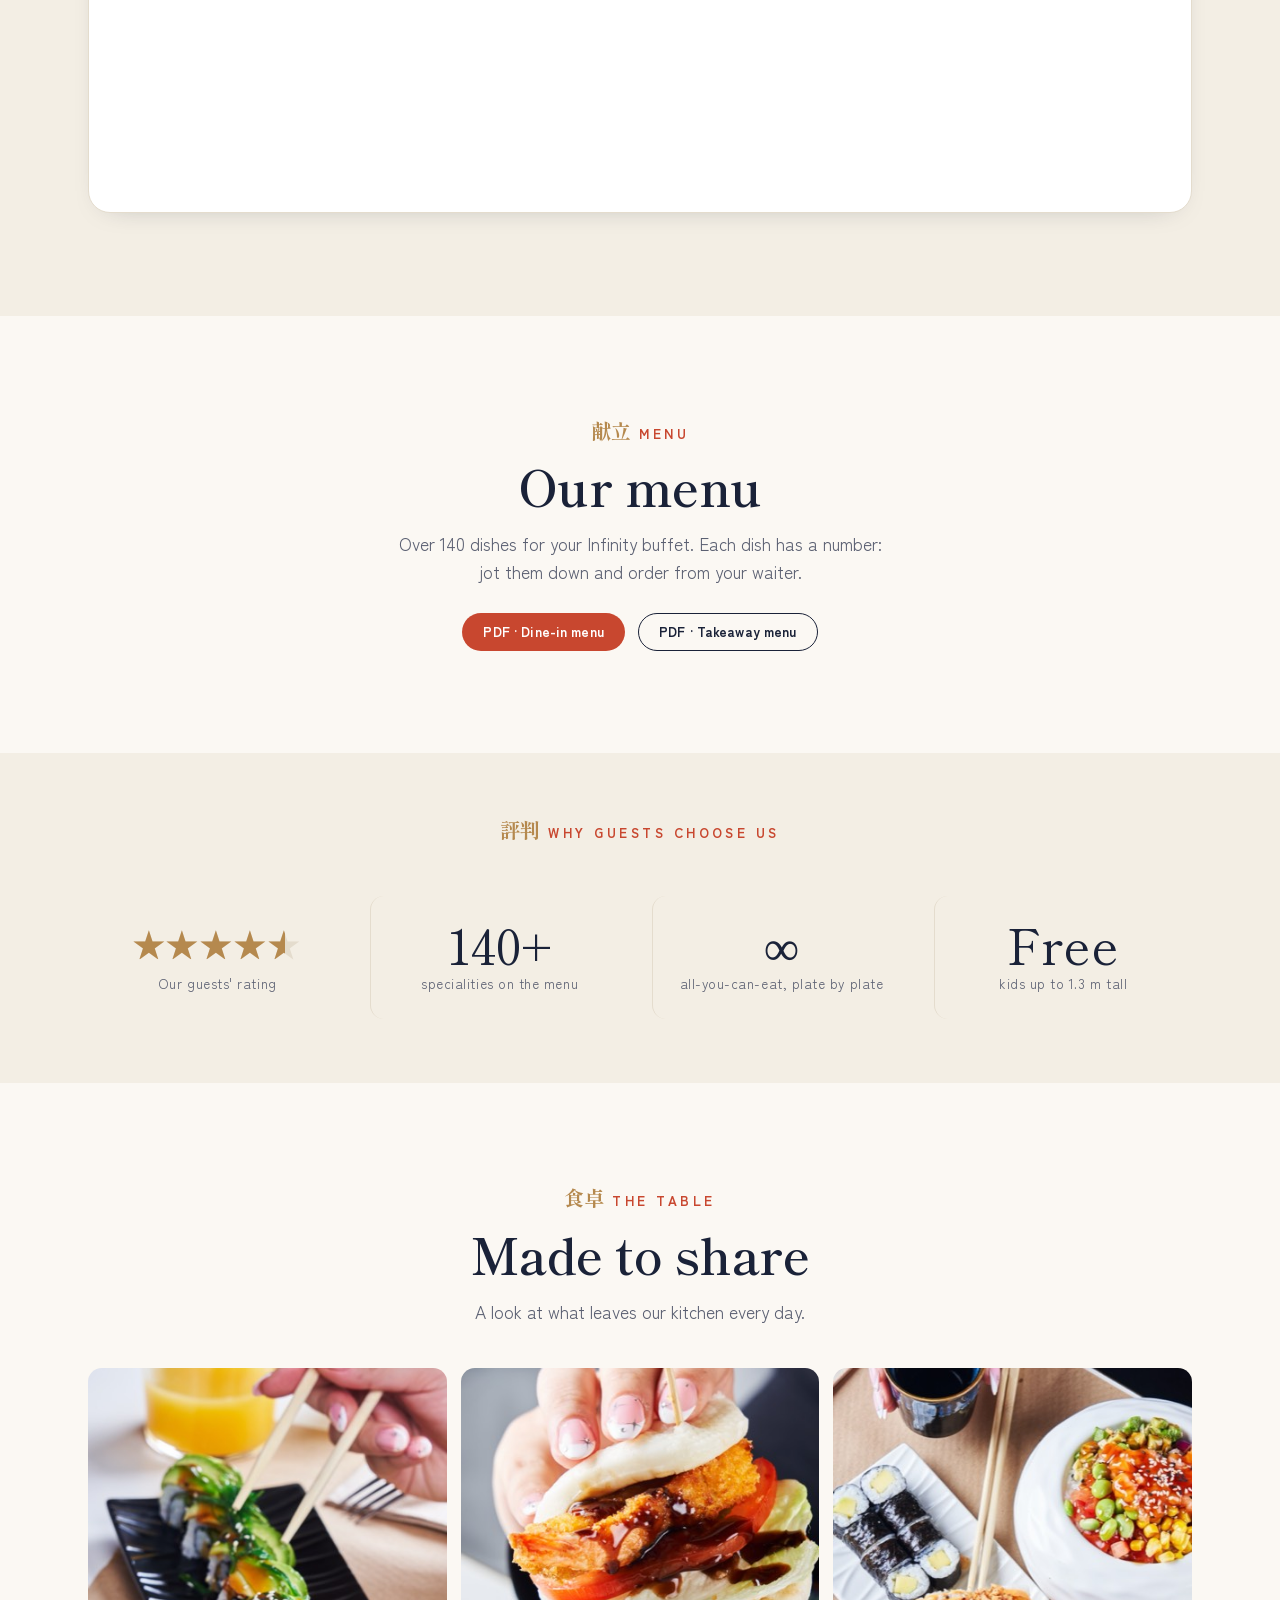
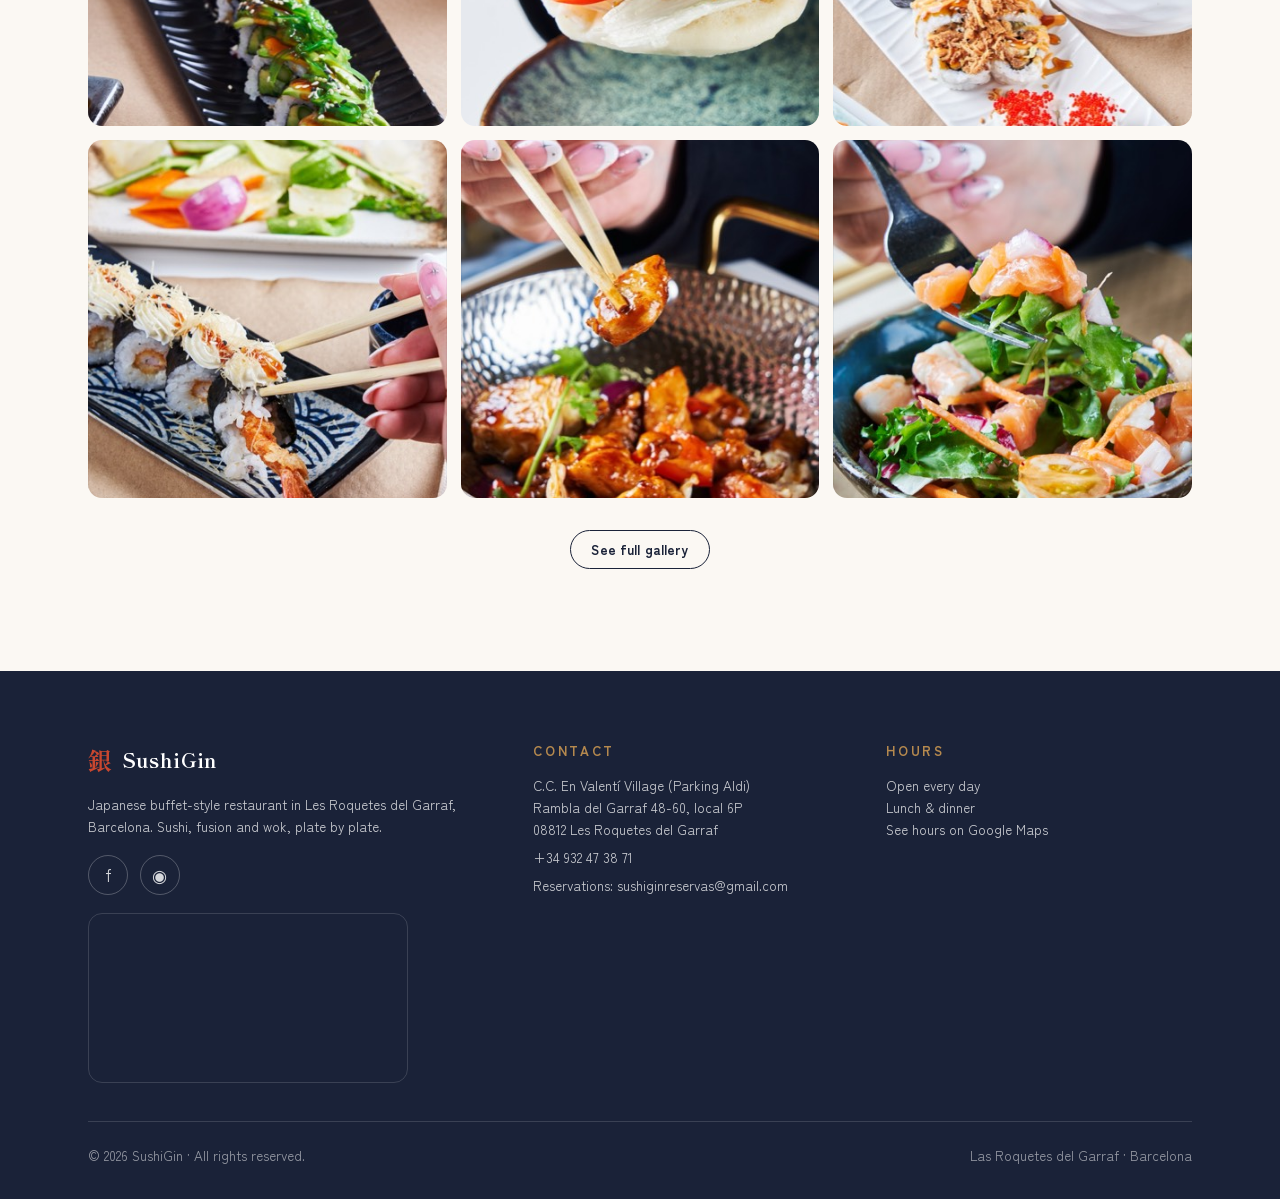
==== commit 17ec0160: "Remove the buffet (concept) section from homepage Drop the section entirely along with its nav item;" ====
--- a/index.html
+++ b/index.html
@@ -23,7 +23,6 @@
   <nav class="site-nav" id="nav">
     <a class="brand" href="#home"><span class="mark">銀</span> SushiGin</a>
     <ul class="nav-links" id="navLinks">
-      <li><a href="#concept" data-i18n="nav.concept">El buffet</a></li>
       <li><a href="#menu" data-i18n="nav.menu">Carta</a></li>
       <li><a href="#gallery" data-i18n="nav.gallery">Galería</a></li>
       <li><a href="#reserve" data-i18n="nav.reserve">Reservar</a></li>
@@ -55,27 +54,9 @@
         <a class="btn btn--accent" href="#reserve" data-i18n="hero.ctaReserve">Reservar mesa</a>
         <a class="btn btn--light" href="#menu" data-i18n="hero.ctaMenu">Ver la carta</a>
       </div>
-      <a class="hero__scroll" href="#concept"><span class="line"></span><span data-i18n="hero.scroll">Descubre</span></a>
+      <a class="hero__scroll" href="#reserve"><span class="line"></span><span data-i18n="hero.scroll">Descubre</span></a>
     </div>
   </header>
-
-  <!-- ===== CONCEPT ===== -->
-  <section class="section" id="concept">
-    <div class="container concept">
-      <div class="concept__media reveal">
-        <img src="images/gallery/ins-pokebowl.jpg" alt="Poke bowl y rolls de sushi servidos en mesa" loading="lazy" />
-        <div class="concept__badge">
-          <span class="inf">∞</span>
-          <span><b data-i18n="concept.badgeT">Buffet Infinity</b><small data-i18n="concept.badgeS">Come hasta saciarte</small></span>
-        </div>
-      </div>
-      <div class="concept__text reveal">
-        <span class="eyebrow"><span class="kanji">無限</span><span data-i18n="concept.eyebrow">Cómo funciona</span></span>
-        <h2 class="section-title" data-i18n="concept.title">El buffet Infinity</h2>
-        <p class="section-lead" data-i18n="concept.lead">No es un buffet de mostrador. Eliges del menú, lo cocinamos al momento y lo llevamos a tu mesa.</p>
-      </div>
-    </div>
-  </section>
 
   <!-- ===== RESERVATION ===== -->
   <section class="section section--sand" id="reserve">
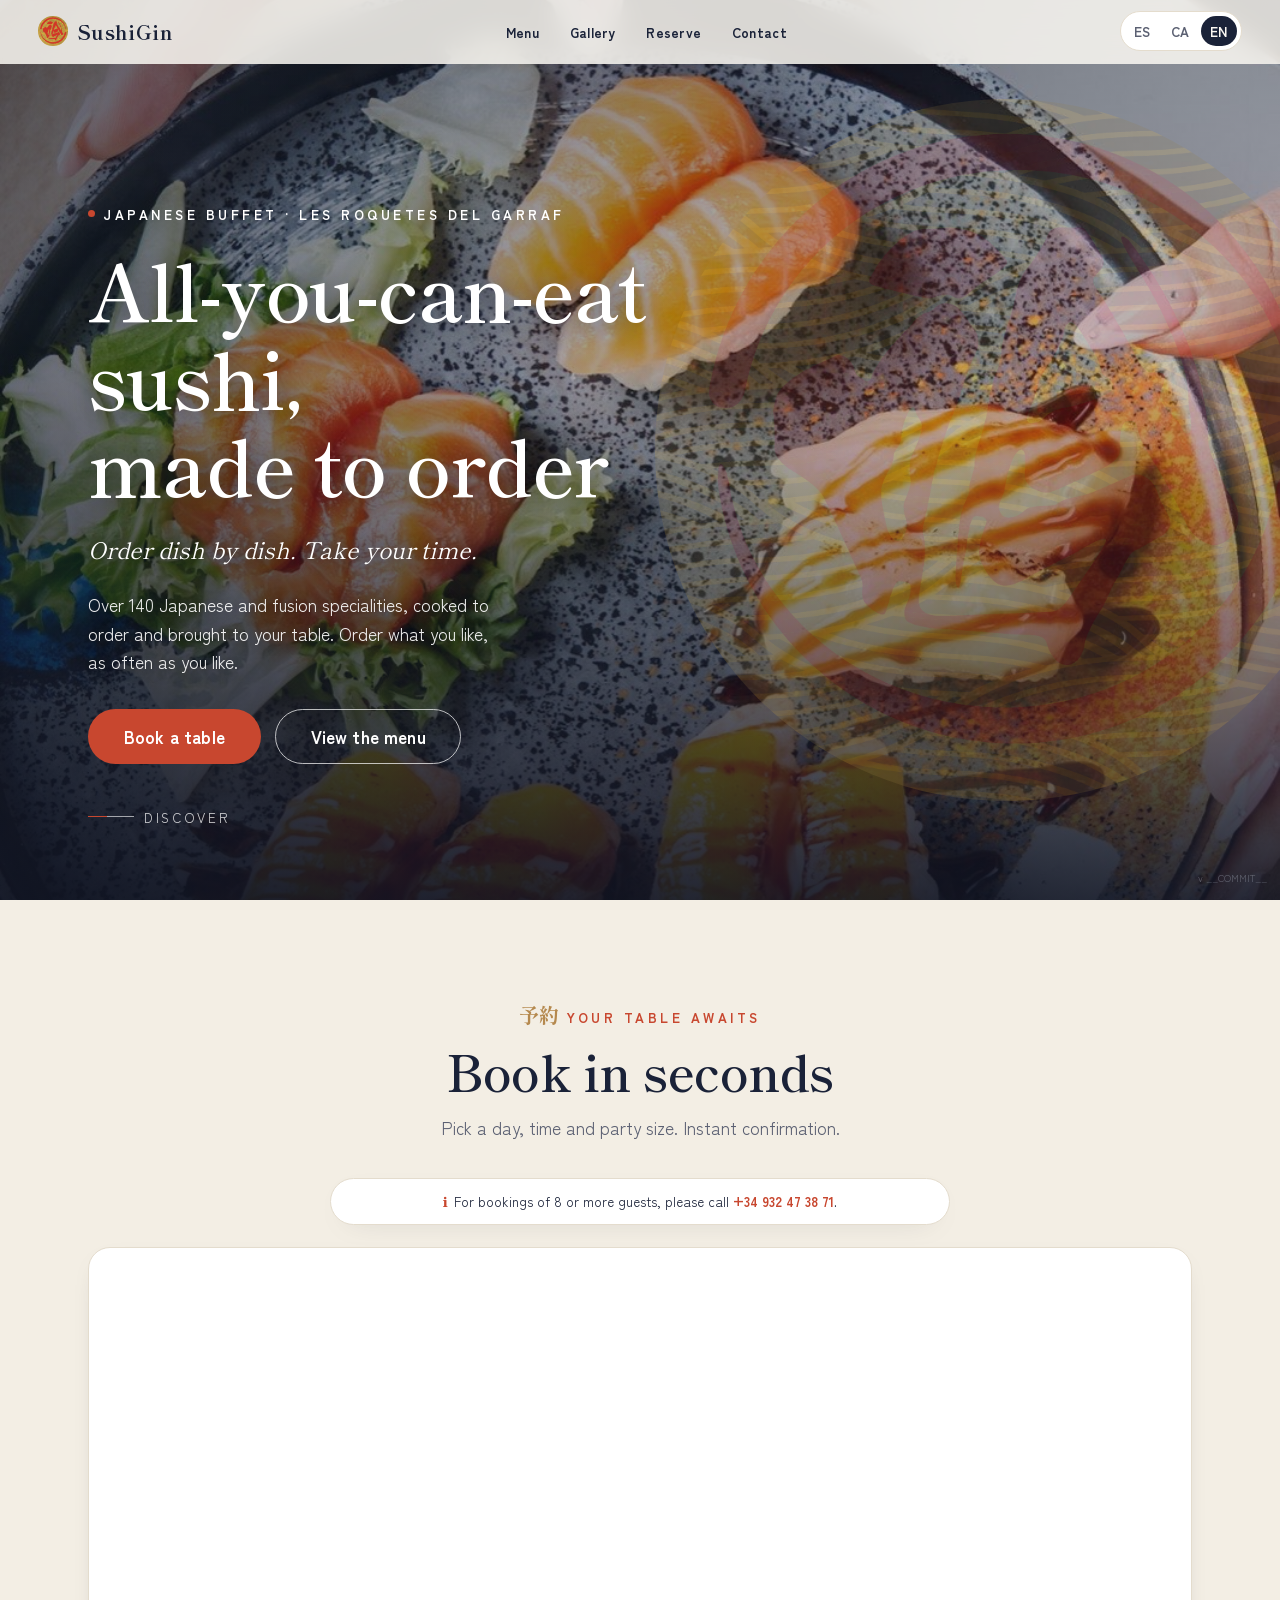
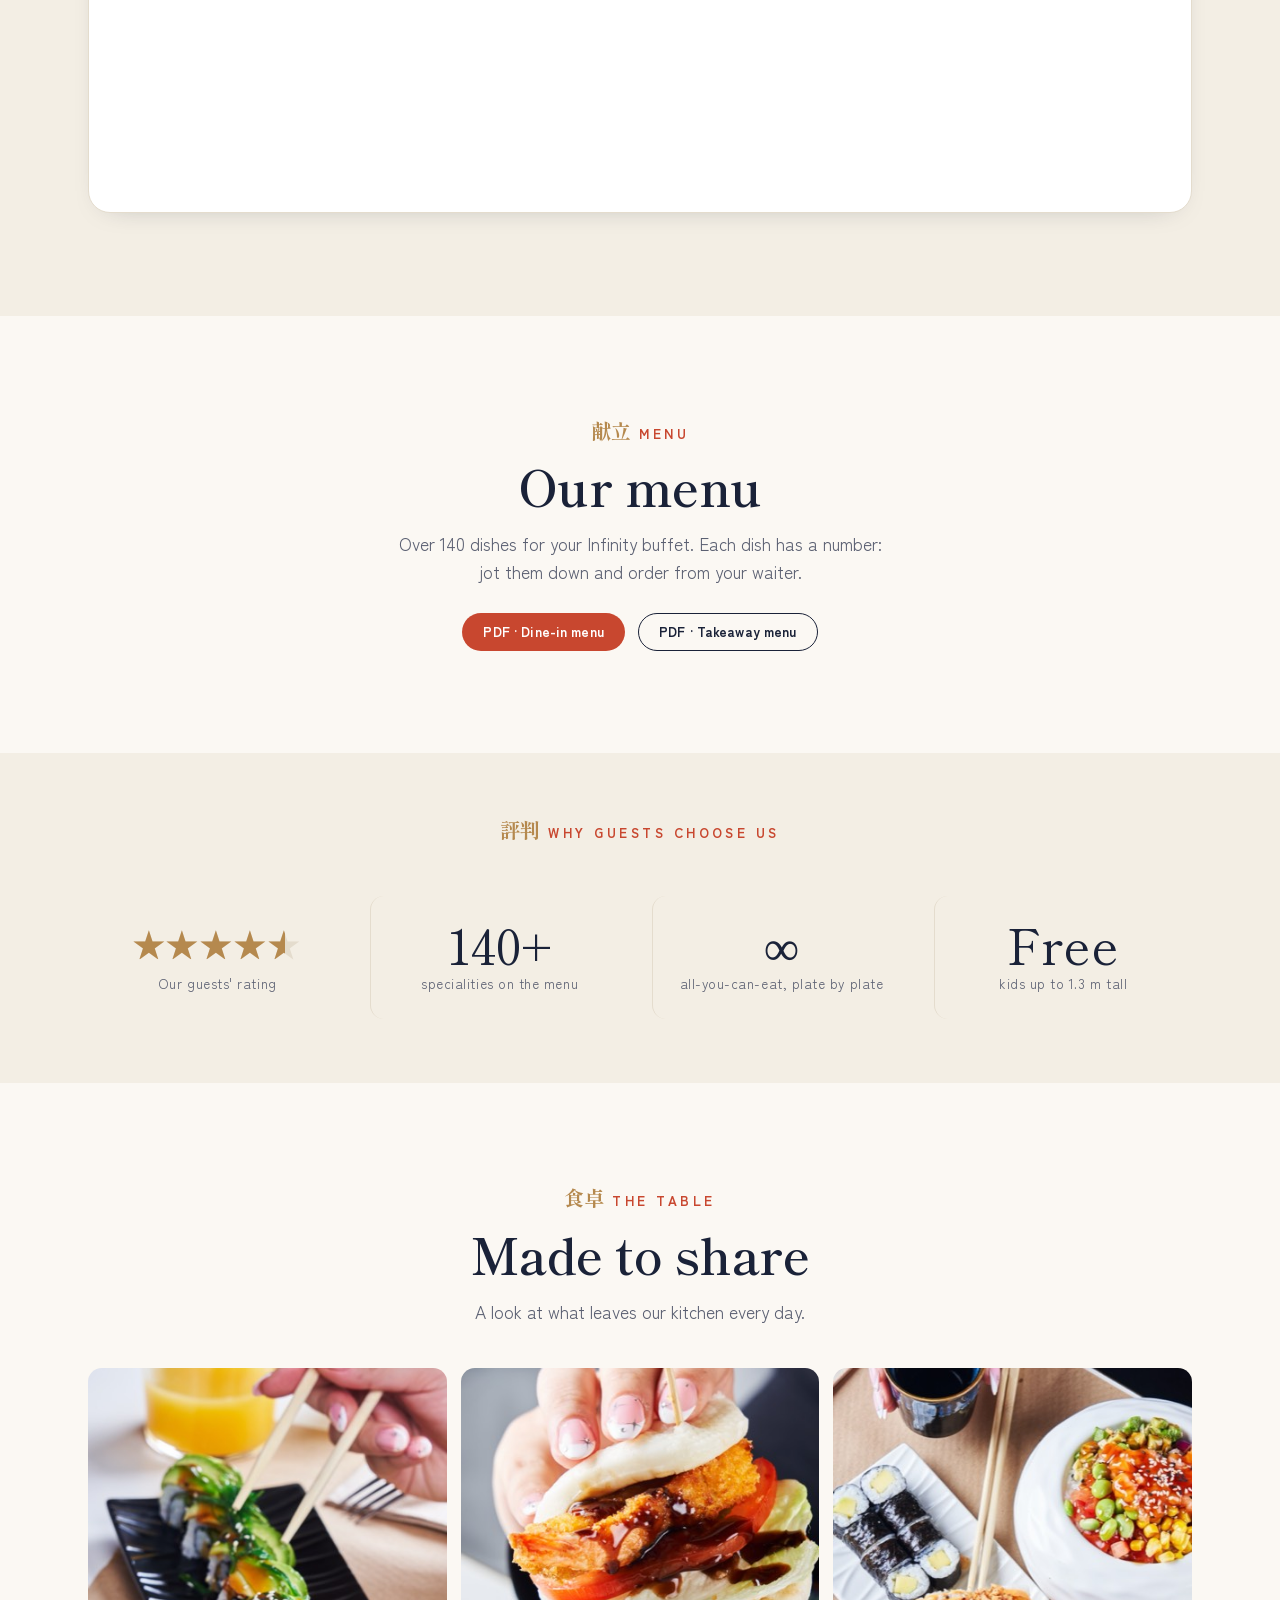
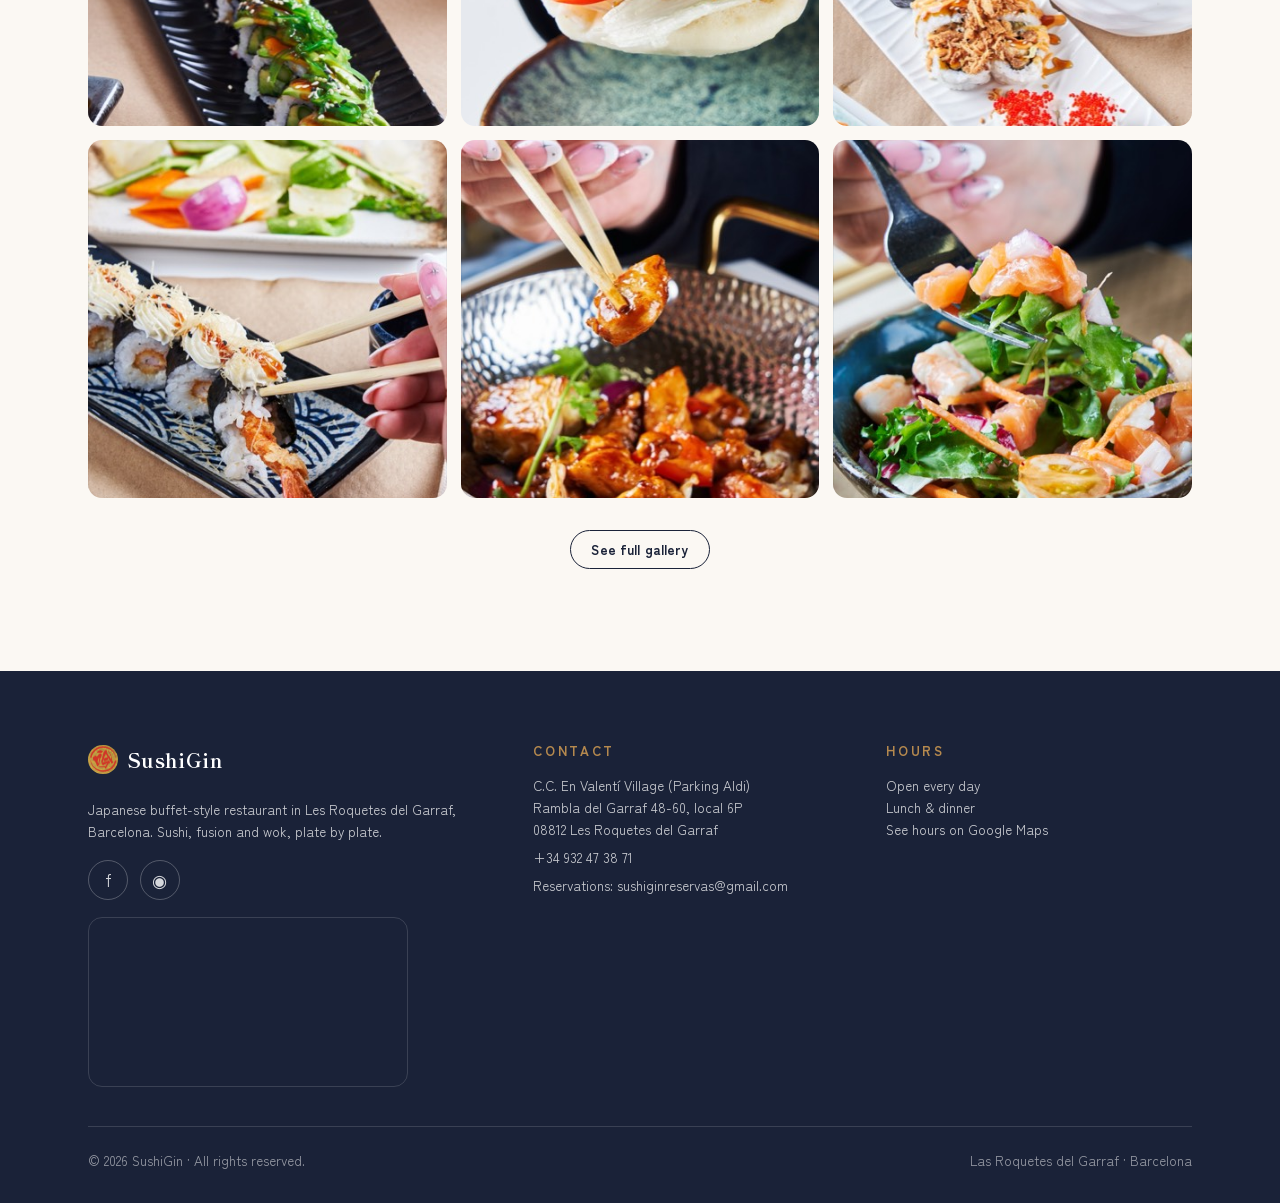
==== commit d196fc96: "Replace 銀 brand glyph with seal logo extracted from menu PDF Swap the 銀 character used in the nav/fo" ====
--- a/index.html
+++ b/index.html
@@ -21,7 +21,7 @@
 
   <!-- ===== NAV ===== -->
   <nav class="site-nav" id="nav">
-    <a class="brand" href="#home"><span class="mark">銀</span> SushiGin</a>
+    <a class="brand" href="#home"><img class="mark" src="images/logo-seal.png" alt="" /> SushiGin</a>
     <ul class="nav-links" id="navLinks">
       <li><a href="#menu" data-i18n="nav.menu">Carta</a></li>
       <li><a href="#gallery" data-i18n="nav.gallery">Galería</a></li>
@@ -44,7 +44,7 @@
     <div class="hero__media">
       <img src="images/gallery/ins-mix-nigiri-3.jpg" alt="Selección de nigiris de salmón en un plato de cerámica" fetchpriority="high" />
     </div>
-    <span class="hero__kanji" aria-hidden="true">銀</span>
+    <img class="hero__kanji" src="images/logo-seal.png" alt="" aria-hidden="true" />
     <div class="container hero__inner">
       <span class="hero__eyebrow"><span class="dot"></span><span data-i18n="hero.eyebrow">Buffet japonés · Les Roquetes del Garraf</span></span>
       <h1 data-i18n="hero.title">Sushi a la carta,<br>sin límites</h1>
@@ -148,7 +148,7 @@
     <div class="container">
       <div class="footer-grid">
         <div>
-          <a class="brand" href="#home"><span class="mark">銀</span> SushiGin</a>
+          <a class="brand" href="#home"><img class="mark" src="images/logo-seal.png" alt="" /> SushiGin</a>
           <p data-i18n="footer.about" style="margin-top:1rem">Restaurante japonés tipo buffet en Les Roquetes del Garraf, Barcelona.</p>
           <div class="socials">
             <a href="https://www.facebook.com/p/SushiGin-Sushibar-100088581475421" target="_blank" rel="noopener" aria-label="Facebook">f</a>
--- a/assets/css/style.css
+++ b/assets/css/style.css
@@ -119,7 +119,7 @@
 }
 .site-nav.is-scrolled { border-bottom-color: var(--line); background: color-mix(in srgb, var(--ground) 94%, transparent); }
 .brand { display: inline-flex; align-items: center; gap: .55rem; font-family: var(--font-display); font-weight: 700; font-size: 1.25rem; letter-spacing: .02em; }
-.brand .mark { font-size: 1.5rem; color: var(--accent); line-height: 1; }
+.brand .mark { width: 1.85rem; height: 1.85rem; border-radius: 50%; object-fit: cover; display: block; }
 .nav-links { display: flex; align-items: center; gap: clamp(1rem, 2.4vw, 2.1rem); list-style: none; margin: 0; padding: 0; }
 .nav-links a { font-size: var(--step--1); font-weight: 600; letter-spacing: .02em; position: relative; padding-block: .3rem; }
 .nav-links a::after { content: ""; position: absolute; left: 0; bottom: 0; width: 0; height: 2px; background: var(--accent); transition: width .3s var(--ease); }
@@ -170,11 +170,11 @@
     linear-gradient(180deg, rgba(16,20,34,.42) 0%, rgba(16,20,34,.22) 42%, rgba(16,20,34,.9) 100%),
     linear-gradient(75deg, rgba(16,20,34,.6) 0%, rgba(16,20,34,.15) 52%, rgba(16,20,34,0) 75%);
 }
-/* giant 銀 (gin = silver) watermark — brand-specific motif */
+/* giant seal watermark — brand-specific motif */
 .hero__kanji {
-  position: absolute; z-index: -1; right: -2vw; top: 50%; transform: translateY(-50%);
-  font-family: var(--font-display); font-weight: 700; font-size: 52vh; line-height: .8;
-  color: rgba(255,255,255,.07); pointer-events: none; user-select: none;
+  position: absolute; z-index: -1; right: -6vw; top: 50%; transform: translateY(-50%);
+  width: 78vh; height: 78vh; max-width: 90vw; border-radius: 50%; object-fit: cover;
+  opacity: .16; pointer-events: none; user-select: none;
 }
 .hero__inner { padding-bottom: clamp(3rem, 8vh, 6rem); padding-top: 7rem; }
 .hero__eyebrow { display: inline-flex; flex-wrap: wrap; gap: .4em .6em; align-items: center; font-size: var(--step--1); letter-spacing: .26em; text-transform: uppercase; font-weight: 700; color: #fff; }
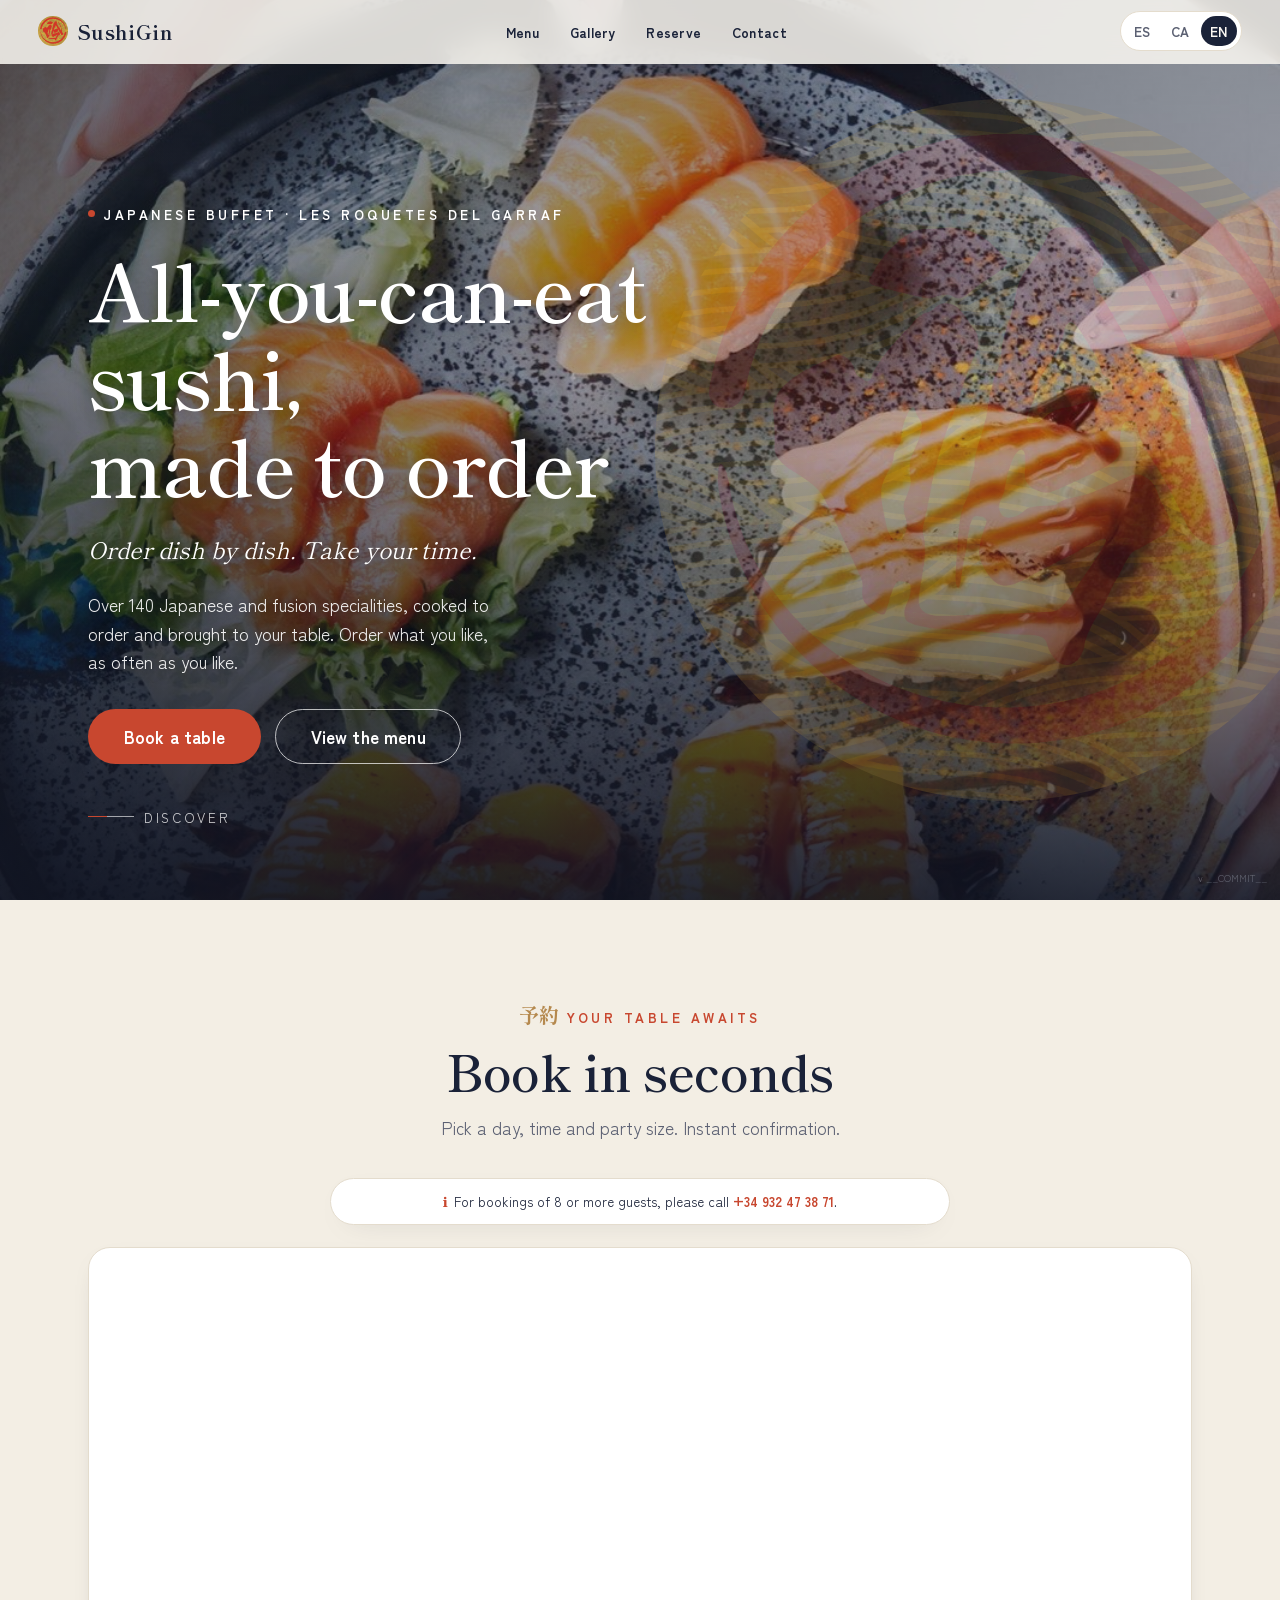
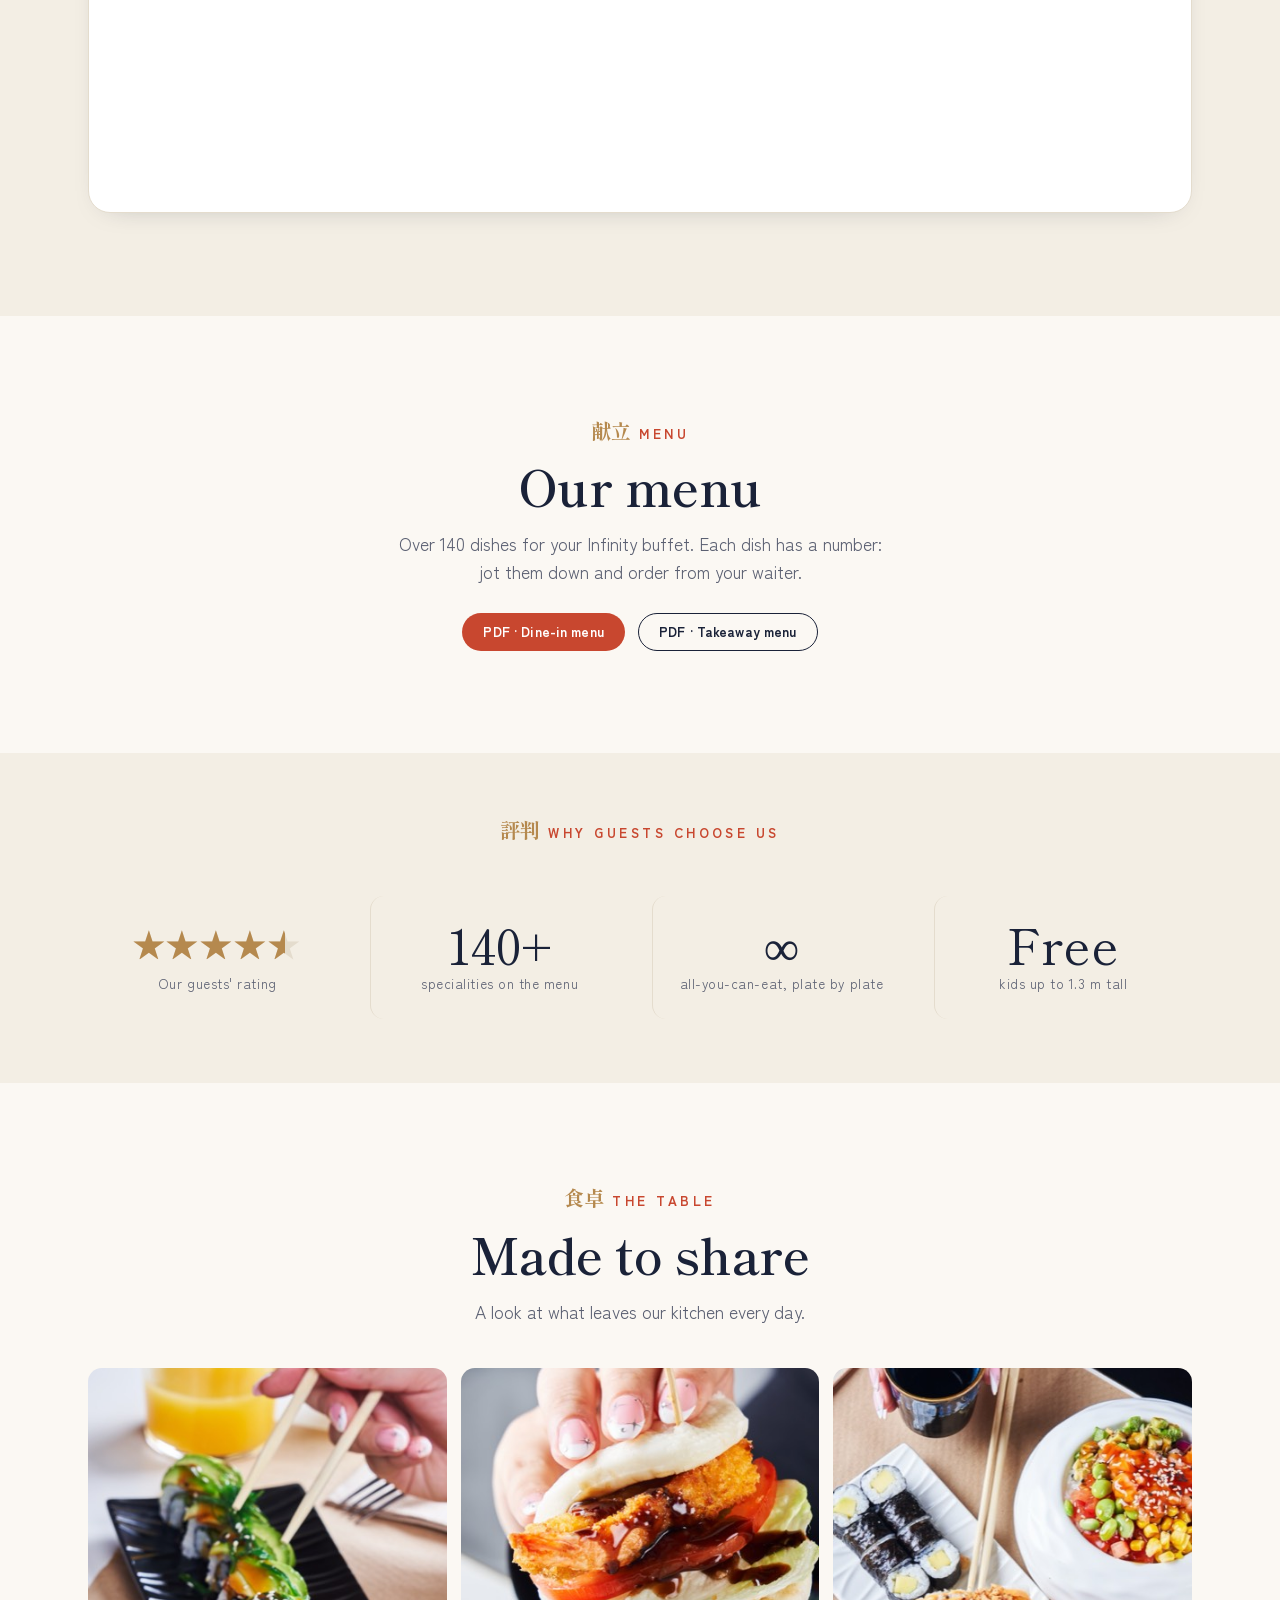
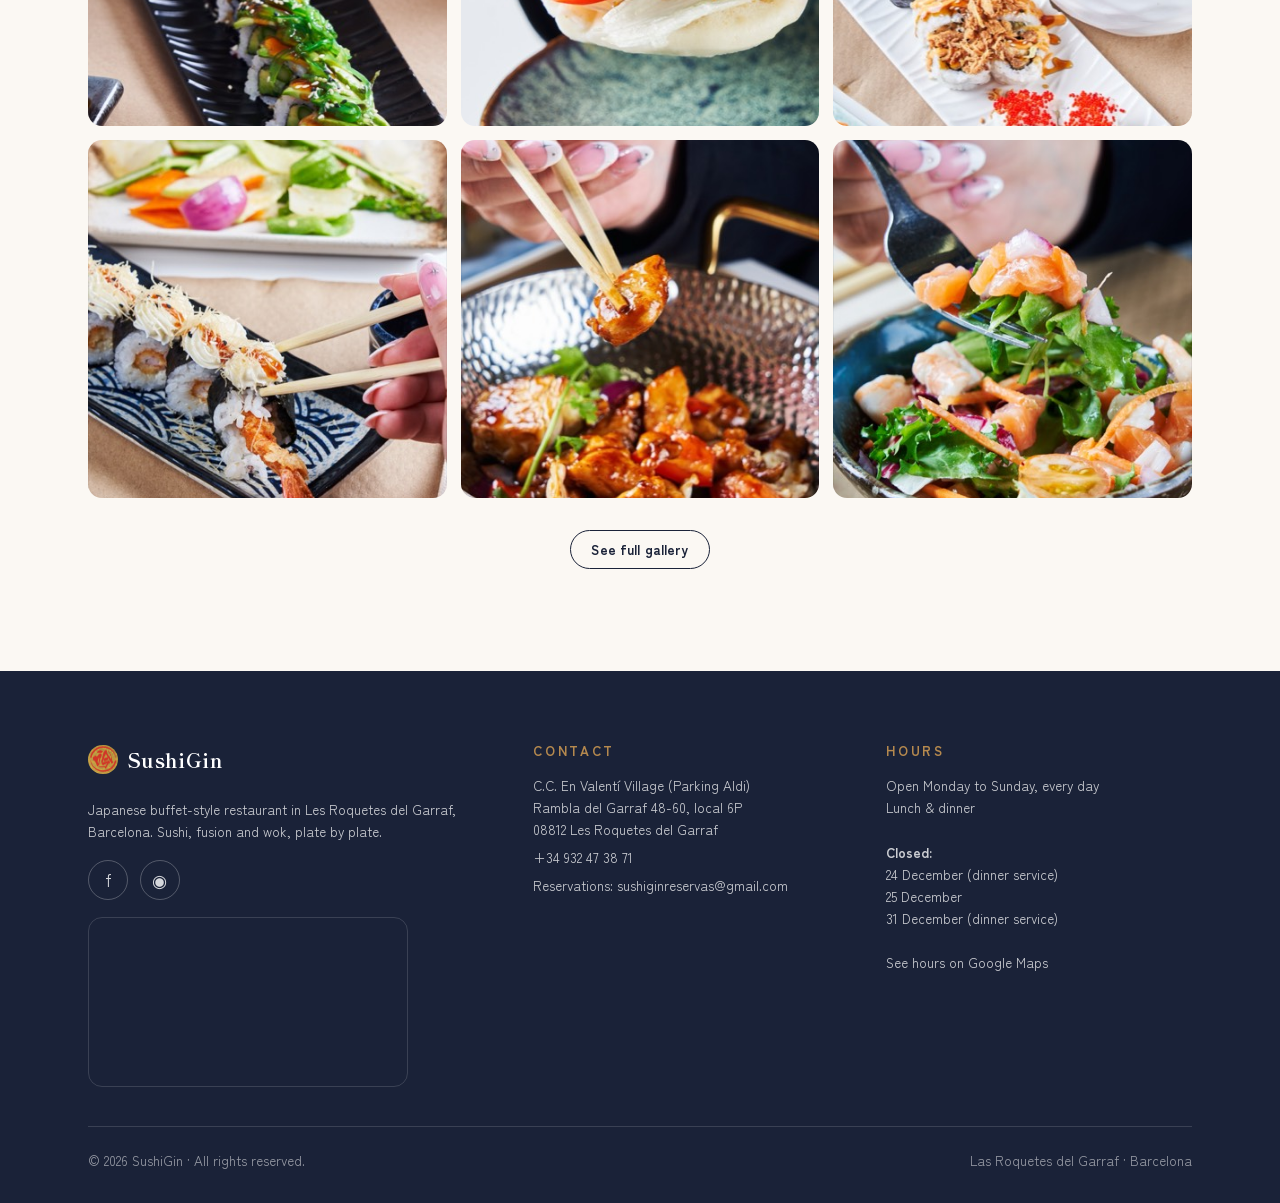
==== commit 99b9756f: "Add opening days and holiday closures to footer hours Open Monday–Sunday; closed 25 Dec and evening " ====
--- a/index.html
+++ b/index.html
@@ -5,7 +5,8 @@
   <meta name="viewport" content="width=device-width, initial-scale=1" />
   <title>SushiGin · Buffet japonés en Les Roquetes del Garraf</title>
   <meta name="description" content="Restaurante japonés tipo buffet Infinity en Les Roquetes del Garraf, Barcelona. Más de 140 especialidades de sushi, fusión y wok, plato a plato. Reserva online." />
-  <link rel="icon" href="images/logo.png" />
+  <link rel="icon" href="images/favicon.ico" sizes="any" />
+  <link rel="icon" type="image/png" href="images/favicon.png" />
   <script>document.documentElement.className += " js";</script>
 
   <!-- Fonts: Shippori Mincho (display, 漢字) + Zen Kaku Gothic New (body) -->
@@ -166,7 +167,7 @@
         </div>
         <div>
           <h4 data-i18n="footer.hoursT">Horario</h4>
-          <p data-i18n="footer.hours">Abierto cada día<br>Comidas y cenas</p>
+          <p data-i18n="footer.hours">Abierto de lunes a domingo, todos los días<br>Comidas y cenas<br><br><strong>Cerrado:</strong><br>24 de diciembre (servicio de noche)<br>25 de diciembre<br>31 de diciembre (servicio de noche)</p>
         </div>
       </div>
       <div class="footer-bottom">
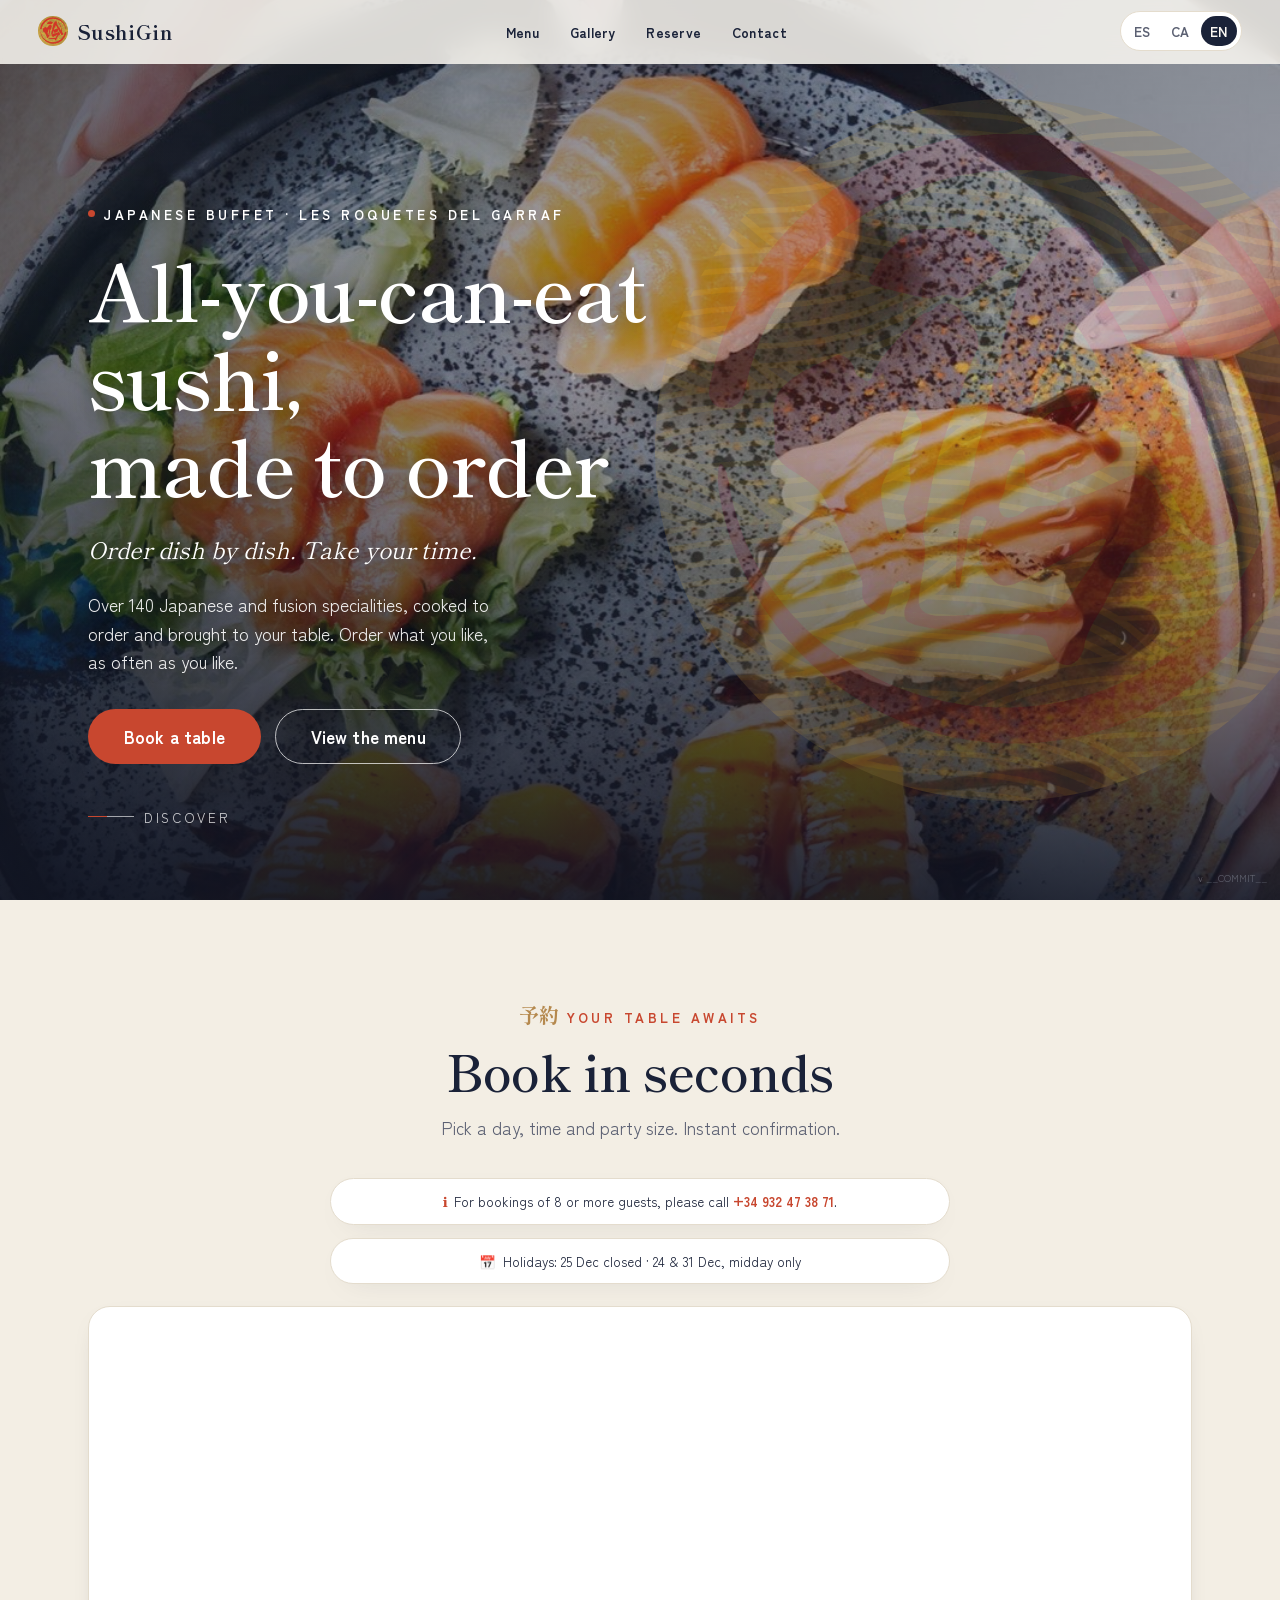
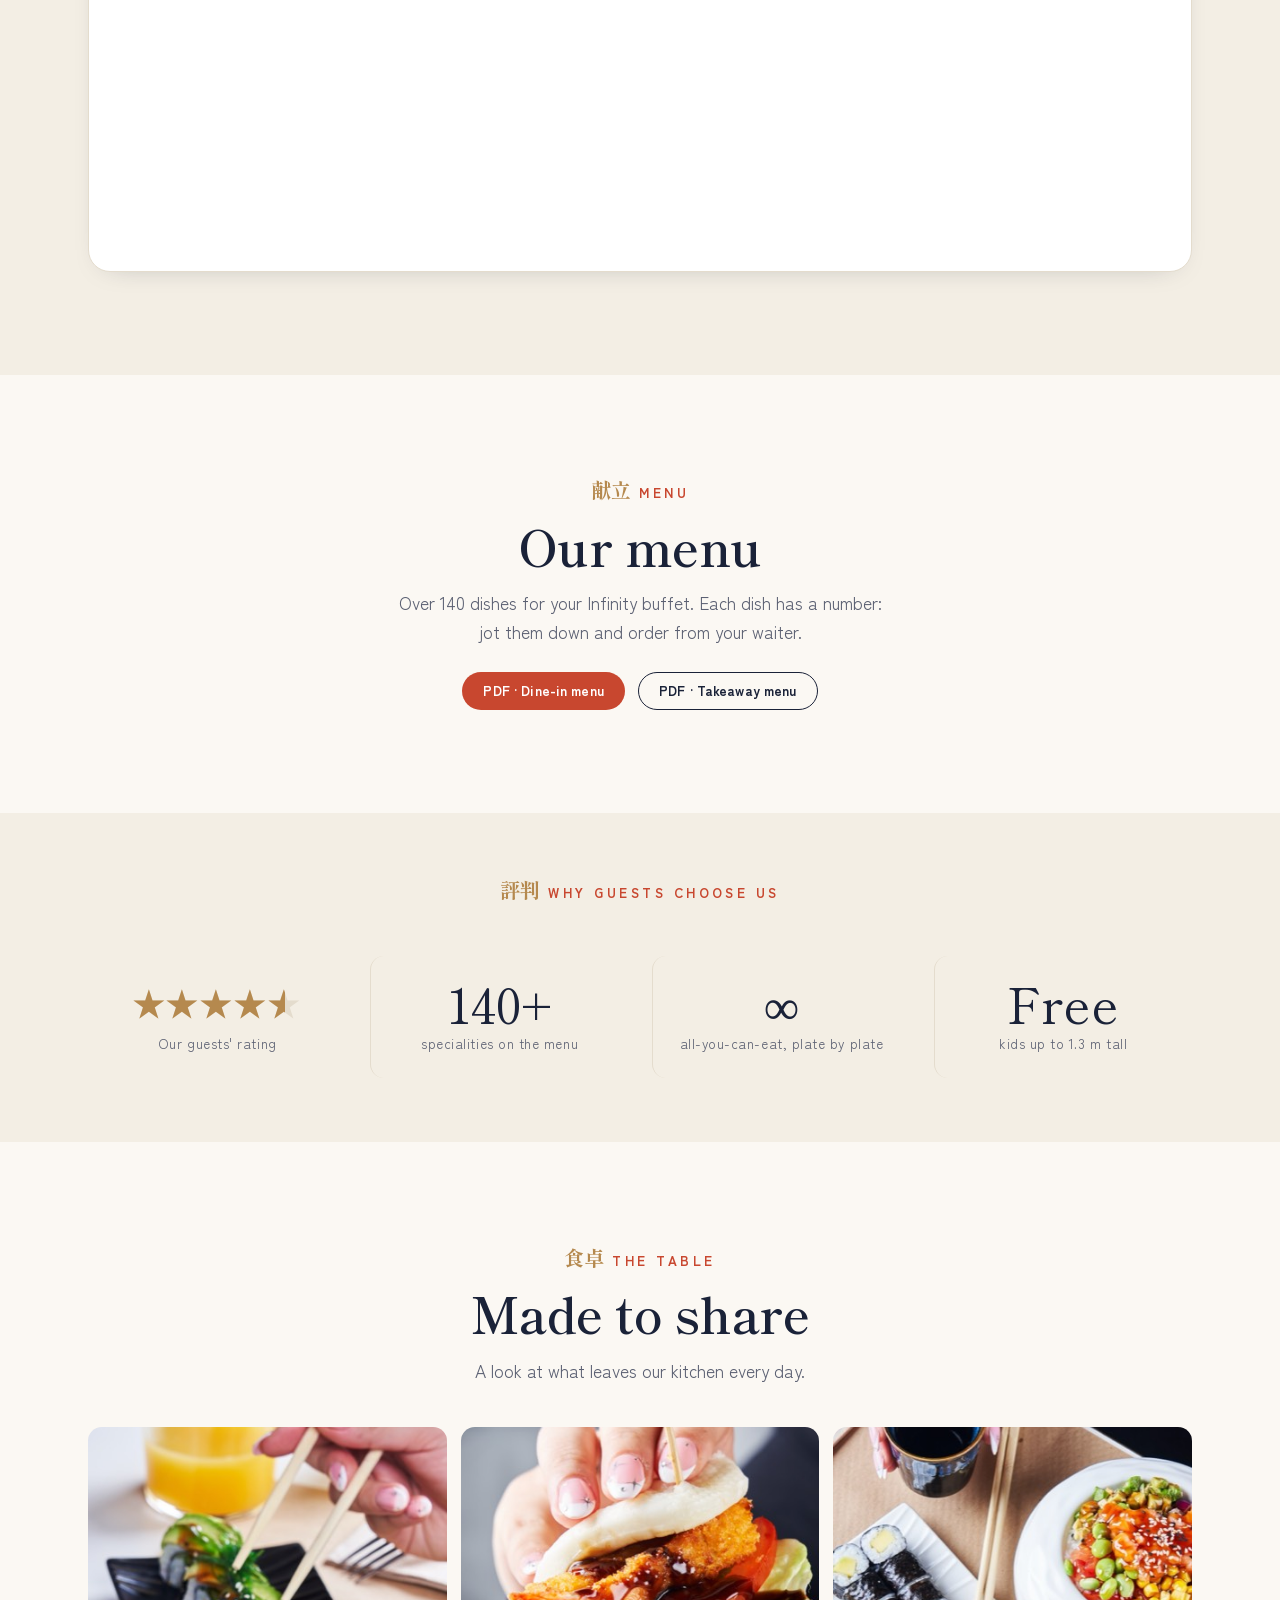
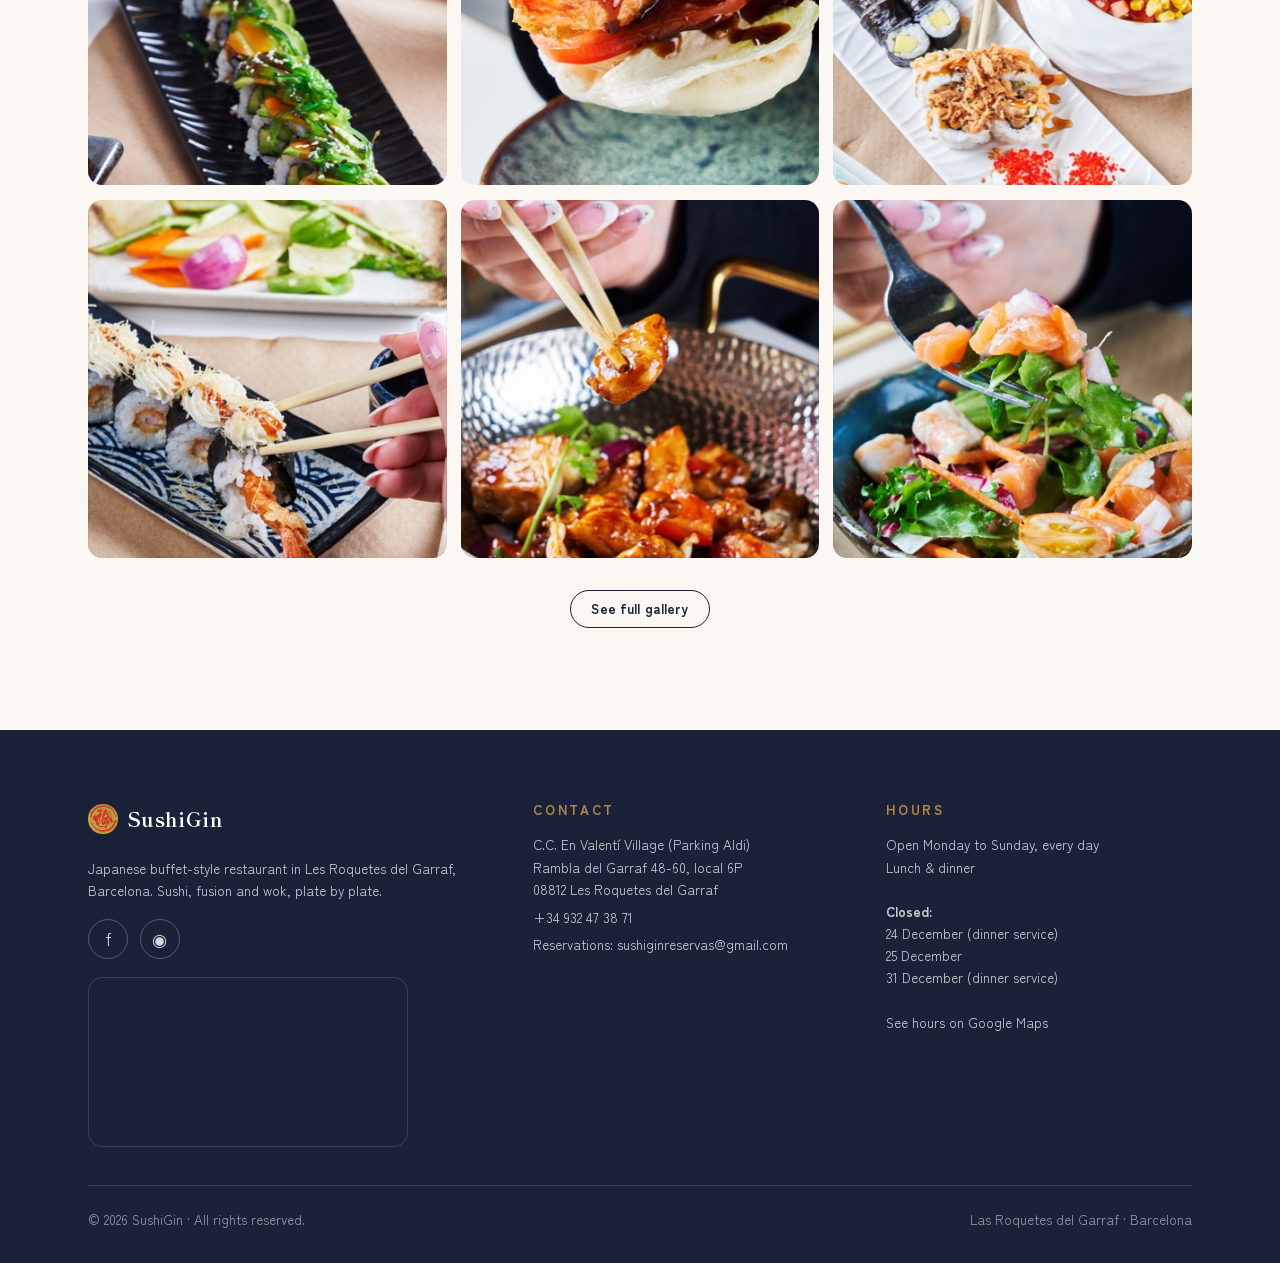
==== commit 10eb5eed: "Add holiday-closure notice to reservation section A compact pill above the booking widget flags the " ====
--- a/index.html
+++ b/index.html
@@ -68,6 +68,7 @@
         <p class="section-lead" data-i18n="reserve.lead">Elige día, hora y número de comensales. Confirmación al instante.</p>
       </div>
       <p class="reserve-note" data-i18n="reserve.note">Para reservas a partir de 8 comensales, llama al <a href="tel:+34932473871">+34 932 47 38 71</a>.</p>
+      <p class="reserve-note reserve-note--holiday" data-i18n="reserve.closed">Festivos: 25 dic cerrado · 24 y 31 dic, solo mediodía</p>
       <div class="reserve-wrap">
         <iframe id="reserve-iframe" title="Reservas SushiGin"
           src="https://www.covermanager.com/reservation/module_restaurant/restaurante-sushigin/spanish"
--- a/assets/css/style.css
+++ b/assets/css/style.css
@@ -259,6 +259,8 @@
 .reserve-note::before { content: "ℹ"; color: var(--accent); font-weight: 700; margin-right: .5em; }
 .reserve-note a { color: var(--accent); font-weight: 700; white-space: nowrap; }
 .reserve-note a:hover { text-decoration: underline; }
+.reserve-note + .reserve-note { margin-top: -.6rem; }
+.reserve-note--holiday::before { content: "📅"; margin-right: .45em; }
 @media (max-width: 600px) { .reserve-note { border-radius: var(--radius); } }
 .reserve-wrap { background: var(--surface); border: 1px solid var(--line); border-radius: var(--radius-lg); padding: clamp(1rem, 3vw, 2rem); box-shadow: var(--shadow-soft); overflow: hidden; }
 /* fixed height (no auto-resizer): the CoverManager resizer over-reported height
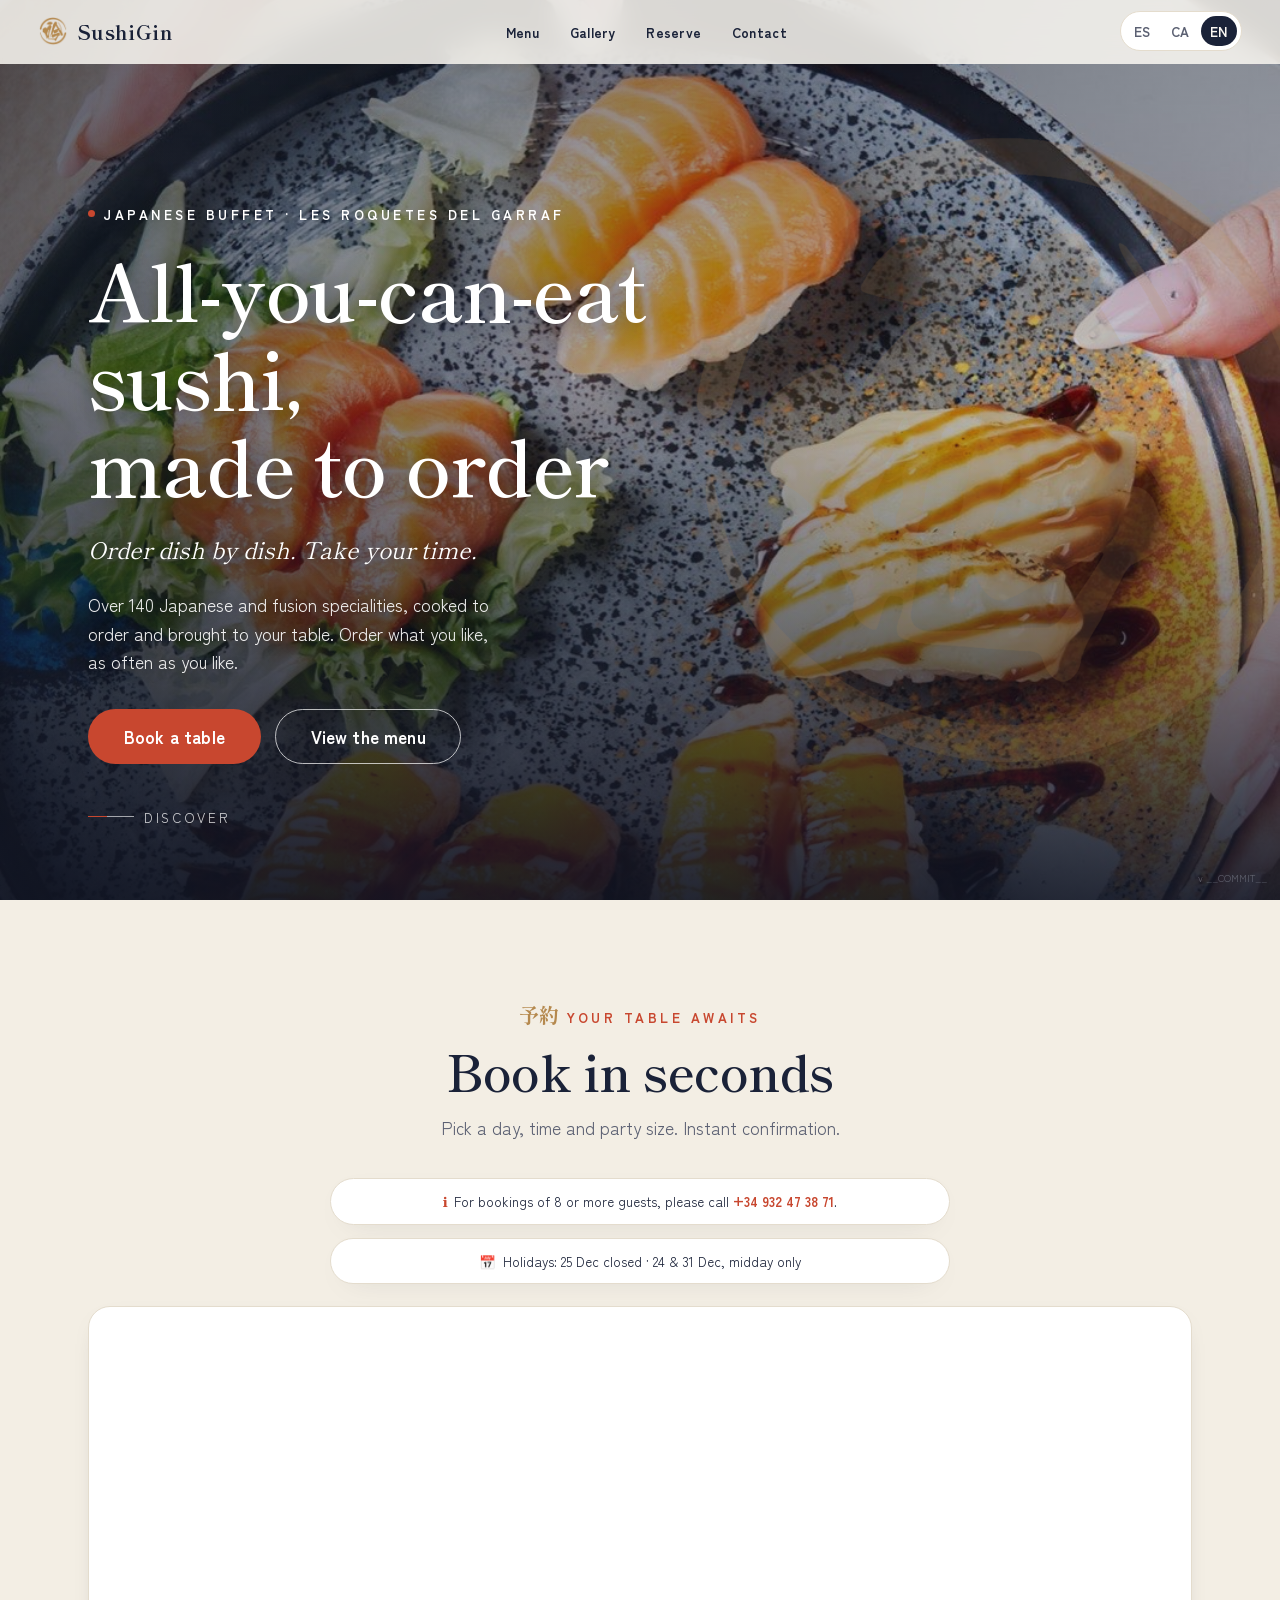
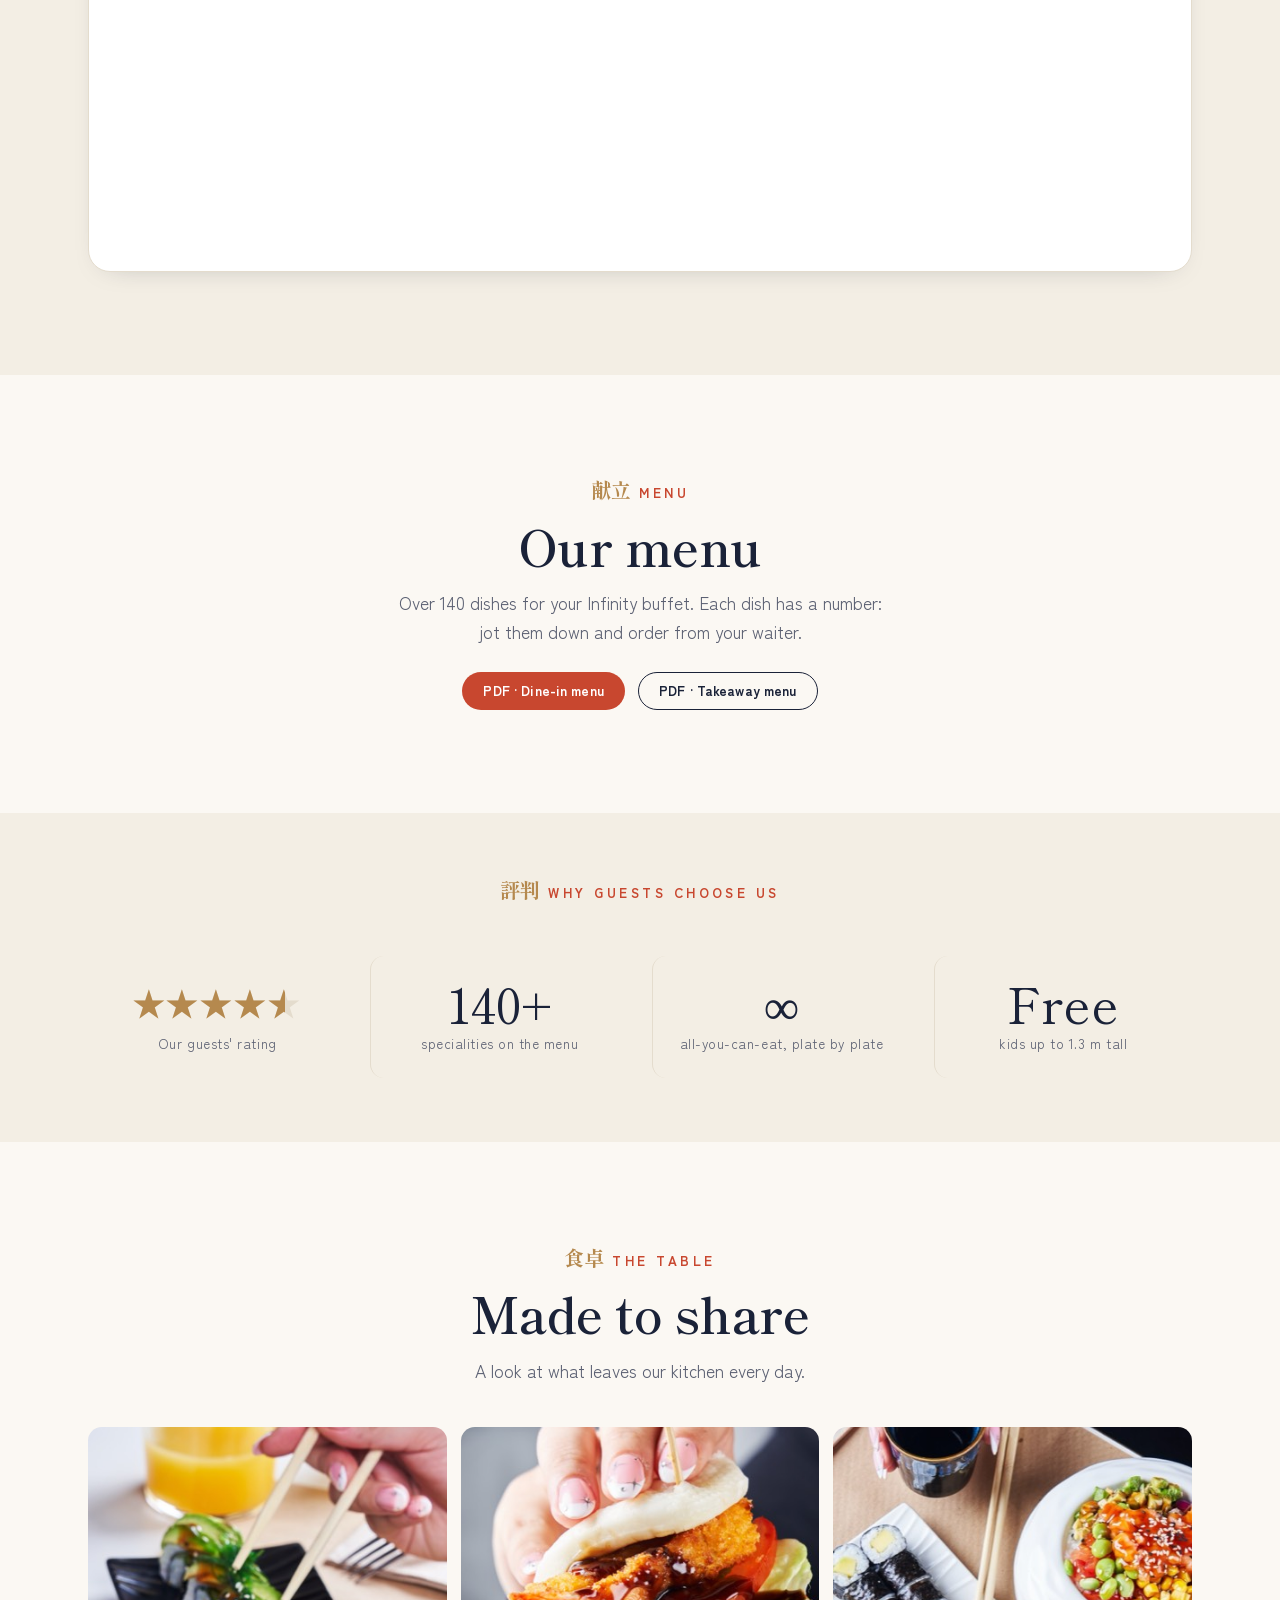
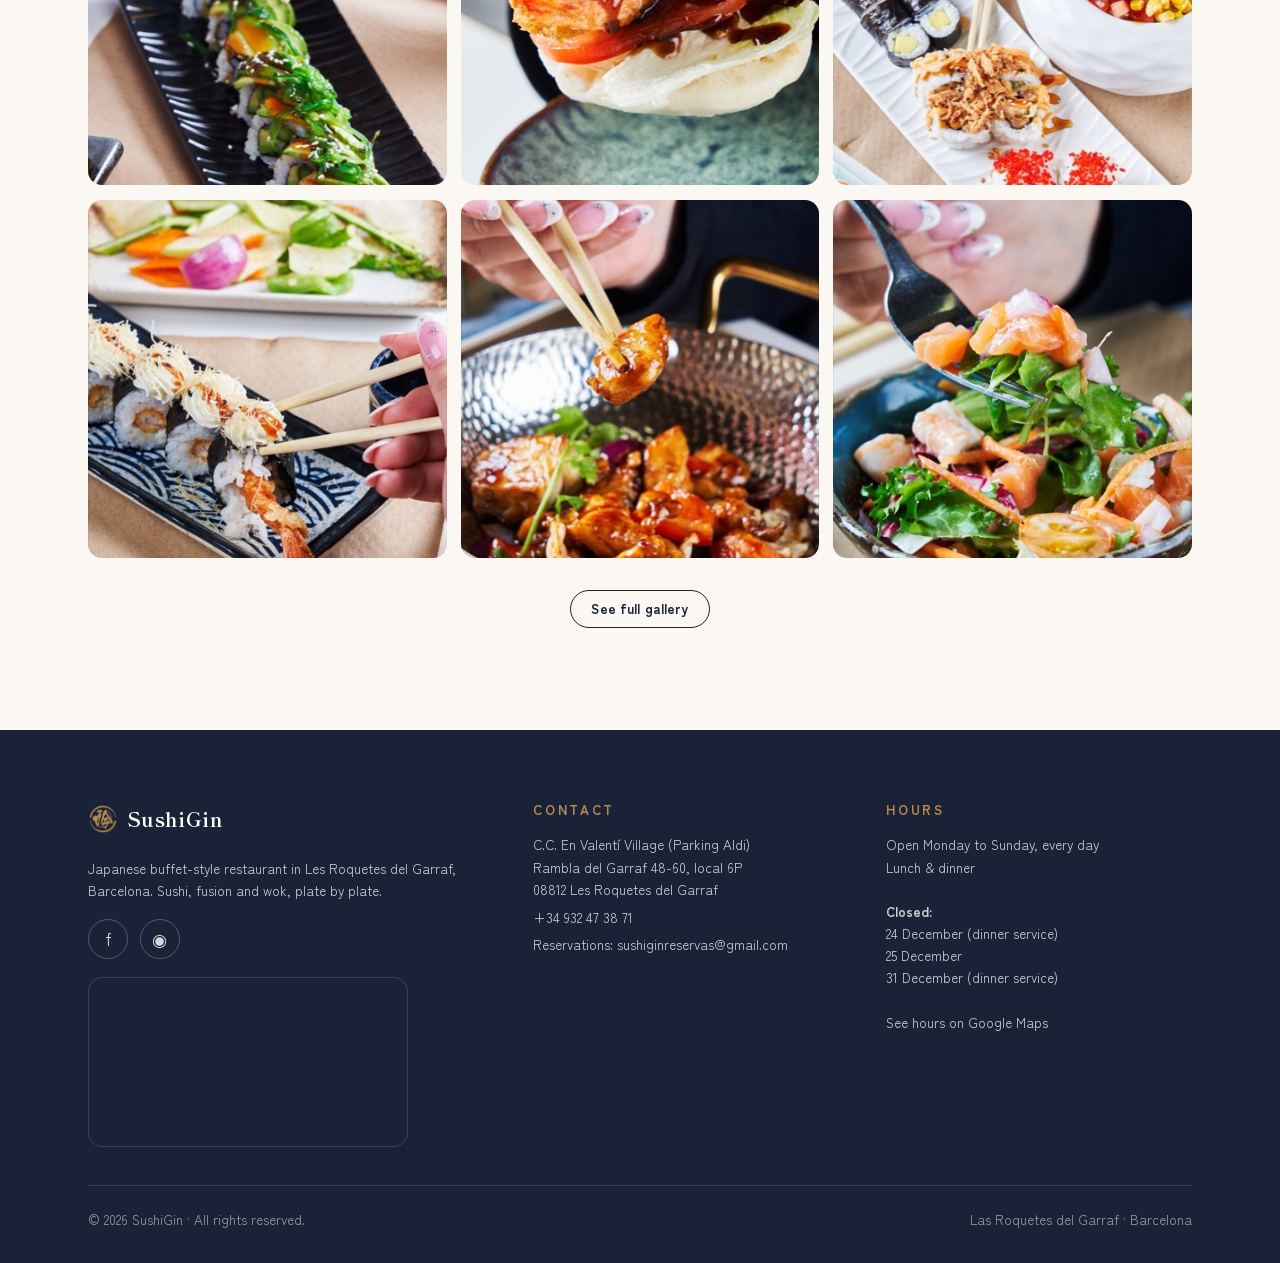
==== commit 1d4e8a7d: "Fix perpetual loading spinner and stale favicon - Defer third-party iframes (covermanager reservatio" ====
--- a/index.html
+++ b/index.html
@@ -5,8 +5,9 @@
   <meta name="viewport" content="width=device-width, initial-scale=1" />
   <title>SushiGin · Buffet japonés en Les Roquetes del Garraf</title>
   <meta name="description" content="Restaurante japonés tipo buffet Infinity en Les Roquetes del Garraf, Barcelona. Más de 140 especialidades de sushi, fusión y wok, plato a plato. Reserva online." />
-  <link rel="icon" href="images/favicon.ico" sizes="any" />
-  <link rel="icon" type="image/png" href="images/favicon.png" />
+  <link rel="icon" href="/favicon.ico?v=2" sizes="any" />
+  <link rel="icon" type="image/png" sizes="256x256" href="/images/favicon.png?v=2" />
+  <link rel="apple-touch-icon" href="/images/favicon.png?v=2" />
   <script>document.documentElement.className += " js";</script>
 
   <!-- Fonts: Shippori Mincho (display, 漢字) + Zen Kaku Gothic New (body) -->
@@ -71,7 +72,7 @@
       <p class="reserve-note reserve-note--holiday" data-i18n="reserve.closed">Festivos: 25 dic cerrado · 24 y 31 dic, solo mediodía</p>
       <div class="reserve-wrap">
         <iframe id="reserve-iframe" title="Reservas SushiGin"
-          src="https://www.covermanager.com/reservation/module_restaurant/restaurante-sushigin/spanish"
+          data-src="https://www.covermanager.com/reservation/module_restaurant/restaurante-sushigin/spanish"
           allow="payment" frameborder="0" width="100%" loading="lazy"></iframe>
       </div>
     </div>
@@ -157,7 +158,7 @@
             <a href="https://maps.app.goo.gl/tBo7JYZTERHCNQjt8" target="_blank" rel="noopener" aria-label="Google Maps">◉</a>
           </div>
           <div class="contact-map">
-            <iframe src="https://maps.google.com/maps?q=41.2356094,1.7534049&z=16&hl=es&output=embed" loading="lazy" title="SushiGin — Les Roquetes del Garraf" referrerpolicy="no-referrer-when-downgrade"></iframe>
+            <iframe data-src="https://maps.google.com/maps?q=41.2356094,1.7534049&z=16&hl=es&output=embed" loading="lazy" title="SushiGin — Les Roquetes del Garraf" referrerpolicy="no-referrer-when-downgrade"></iframe>
           </div>
         </div>
         <div>
@@ -247,9 +248,30 @@
     };
     document.addEventListener('langchange', function (e) {
       var f = document.getElementById('reserve-iframe');
+      if (!f) return;
       var url = COVER[e.detail.lang] || COVER.es;
-      if (f && f.src !== url) f.src = url;
-    });
-  </script>
+      f.dataset.src = url;                       // remember target language
+      if (f.src && f.src !== url) f.src = url;    // only reload if already shown
+    });
+
+    // Third-party embeds (reservation widget + Google Map) hold long-lived
+    // connections, which keeps the browser's loading indicator spinning
+    // forever — most visibly when landing directly on #menu. Defer them until
+    // after the page has loaded and they scroll near view, so the navigation
+    // completes and the tab stops "loading".
+    (function () {
+      function loadFrame(f) { if (f.dataset.src && !f.getAttribute('src')) f.src = f.dataset.src; }
+      function wire() {
+        var frames = document.querySelectorAll('iframe[data-src]');
+        if (!('IntersectionObserver' in window)) { frames.forEach(loadFrame); return; }
+        var io = new IntersectionObserver(function (entries) {
+          entries.forEach(function (en) { if (en.isIntersecting) { loadFrame(en.target); io.unobserve(en.target); } });
+        }, { rootMargin: '300px 0px' });
+        frames.forEach(function (f) { io.observe(f); });
+      }
+      if (document.readyState === 'complete') wire();
+      else addEventListener('load', wire);
+    })();
+</script>
 </body>
 </html>
